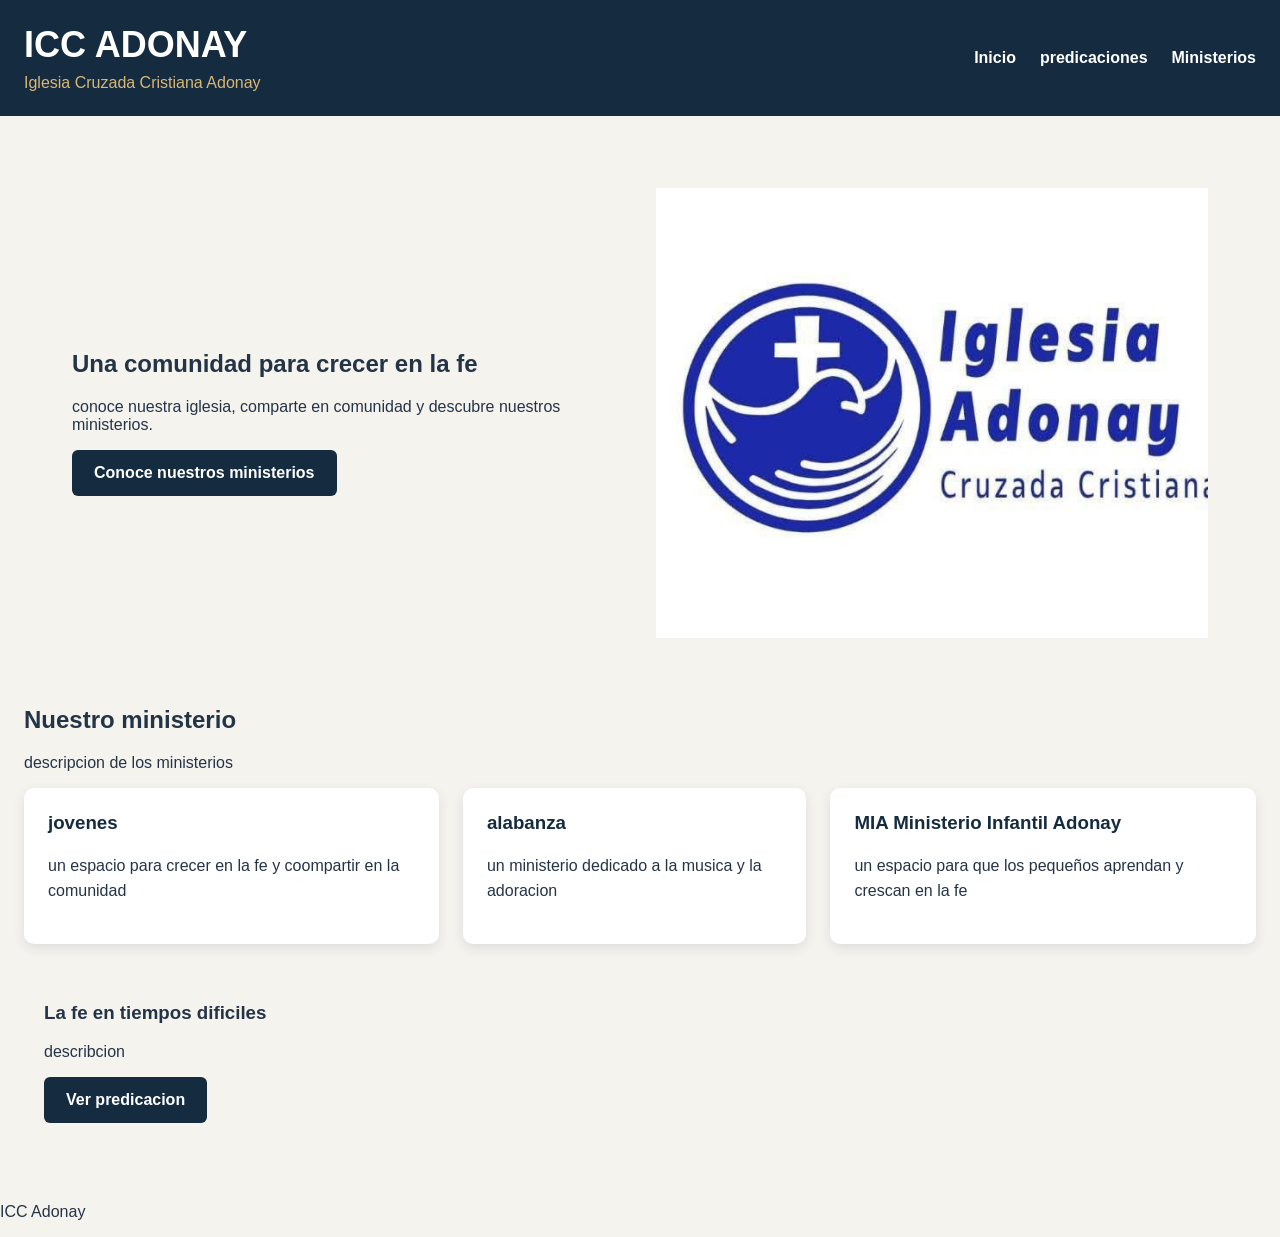
==== index.html @ dc5208f8 "Primer avance del sitio ICC Adonay" ====
<!DOCTYPE html>
<html lang="es">
<head>
  <meta charset="UTF-8">
  <meta name="viewport" content="width=device-width, initial-scale=1.0">
  <title> ICC ADONAY | Inicio </title>
  <link rel = "stylesheet" href="styles.css">
</head>
<body>
    <header class="cabecera">
        <div class="marca">
            <h1> ICC ADONAY  </h1>
            <p> Iglesia Cruzada Cristiana Adonay</p>
        </div>

        <nav class="navegacion">
            <ul>
                <li><a href="#inicio">Inicio</a></li>
                <li><a href="#predicaciones">predicaciones</a></li>
                <li><a href="#ministerios">Ministerios</a></li> 
            </ul>
        </nav>
    </header>    

    <main>
        <section class="portada">
            <div class="portada-contenido">
                <h2> Una comunidad para crecer en la fe</h2>
                <p> conoce nuestra iglesia, comparte en comunidad y descubre nuestros ministerios.</p>
                <a href="#ministerios" class="boton">Conoce nuestros ministerios</a>
            </div>

         <div class="portada-visual">
            <img src="img/WhatsApp Image 2026-10-15 at 12.41.24 AM.jpeg" alt="Imagen de portada">
         </div>
        </section>
        <section id="ministerios">
                <h2>Nuestro ministerio</h2>
                <p>descripcion de los ministerios </p>


                <div class="ministerios-lista">
                    <article class="tarjeta-ministerio">
                        <h3>jovenes</h3>
                        <p>un espacio para crecer en la fe y coompartir en la comunidad</p>
                    </article>
                    
                    <article class="tarjeta-ministerio">
                        <h3>alabanza</h3>
                        <p>un ministerio dedicado a la musica y la adoracion</p>
                    </article>

                    <article class="tarjeta-ministerio">
                        <h3>MIA Ministerio Infantil Adonay</h3>
                        <p>un espacio para que los pequeños aprendan y crescan en la fe</p>
                    </article>
                </div>

        </section>

        <section id="predicaciones">
            <div class="predicaciones-encabezado">
                <article class="tarjeta-predicacion">
            </div>
            <div class="predicaciones-lista">
                <h3>La fe en tiempos dificiles</h3>
                <p>describcion</p>
                <a href="#predicas" class="boton"> Ver predicacion</a>
            </article>
            </div>
        </section>
    </main>

    <footer>
        <p>ICC Adonay</p>
    </footer>

    <script src="app.js"></script>
</body>
</html>
---- styles.css ----
/*configuracion general*/
body{
    margin: 0;
    font-family: Arial, sans-serif;
    color: #243447;
    background-color: #f5f3ee;
} 
/*cabecera*/
.cabecera{
    background-color: #152b40;
    color: #ffffff;
    padding: 24px;
    display: flex;
    justify-content: space-between;
    align-items: center;
    gap: 24px;
}
/*titulo de la iglesia*/
.marca h1 {
    margin: 0;
    font-size: 36px;

}

/*mensaje de bienvenida*/
.marca p{
    margin:8px 0 0;
    color : #d9b875;
}
/*menu*/
.navegacion ul{
    display: flex;
    gap: 24px;
    list-style: none;
    margin: 0;
    padding: 0;
}
.navegacion a{
    color: #ffffff;
    text-decoration: none;
    font-weight: bold;
}

main{
    padding: 24px;
}
/*adaptacion a pantallas pequeñas*/
@media (max-width: 650px) {
    .cabecera {
        flex-direction: column;
        align-items: flex-start;
    }

    .navegacion ul {
        flex-wrap: wrap;
        gap: 16px;
    }
}
.portada{
    display: flex;
    align-items: center;
    gap: 32px;
    padding: 48px;
}
.portada-contenido{
    flex: 1;
    min-width: 0;

}
.portada-visual{
    flex: 1;
    min-width: 0;
}
.portada-visual img{
    display: block;
    width: 100%;
    height: 450px;
    object-fit: cover;
    
}
.boton{
    display: inline-block;
    background-color: #152b40;
    color: #ffffff;
    padding: 14px 22px;
    border-radius: 6px;
    text-decoration: none;
    font-weight: bold;
    transition: background-color 0.3s ease;
}

.boton:hover{
    background-color: #d9b875;
    color: #152b40;
}

.ministerios-lista{
    display: flex;
    gap: 24px;
}
.tarjeta-ministerio{
    background-color: #ffffff;
    padding: 24px;
    border-radius: 10px;
    box-shadow: 0 4px 12px rgba(21, 43, 64, 0.10);
    transition: 0.3s;
}

.tarjeta-ministerio h3{
    color: #152b40;
    margin-top: 0;
}

.tarjeta-ministerio p {
    color: #243447;
    line-height: 1.6;
}
.tarjeta-ministerio:hover{
    background-color: #d9b875;
    transform: translateY(-10px);


}

#predicaciones {
    gap: 24px;
    padding: 40px 20px;
}
.predicaciones-encabezado{
    text-align: center;
    max-width: 700px;
    margin: auto;
}
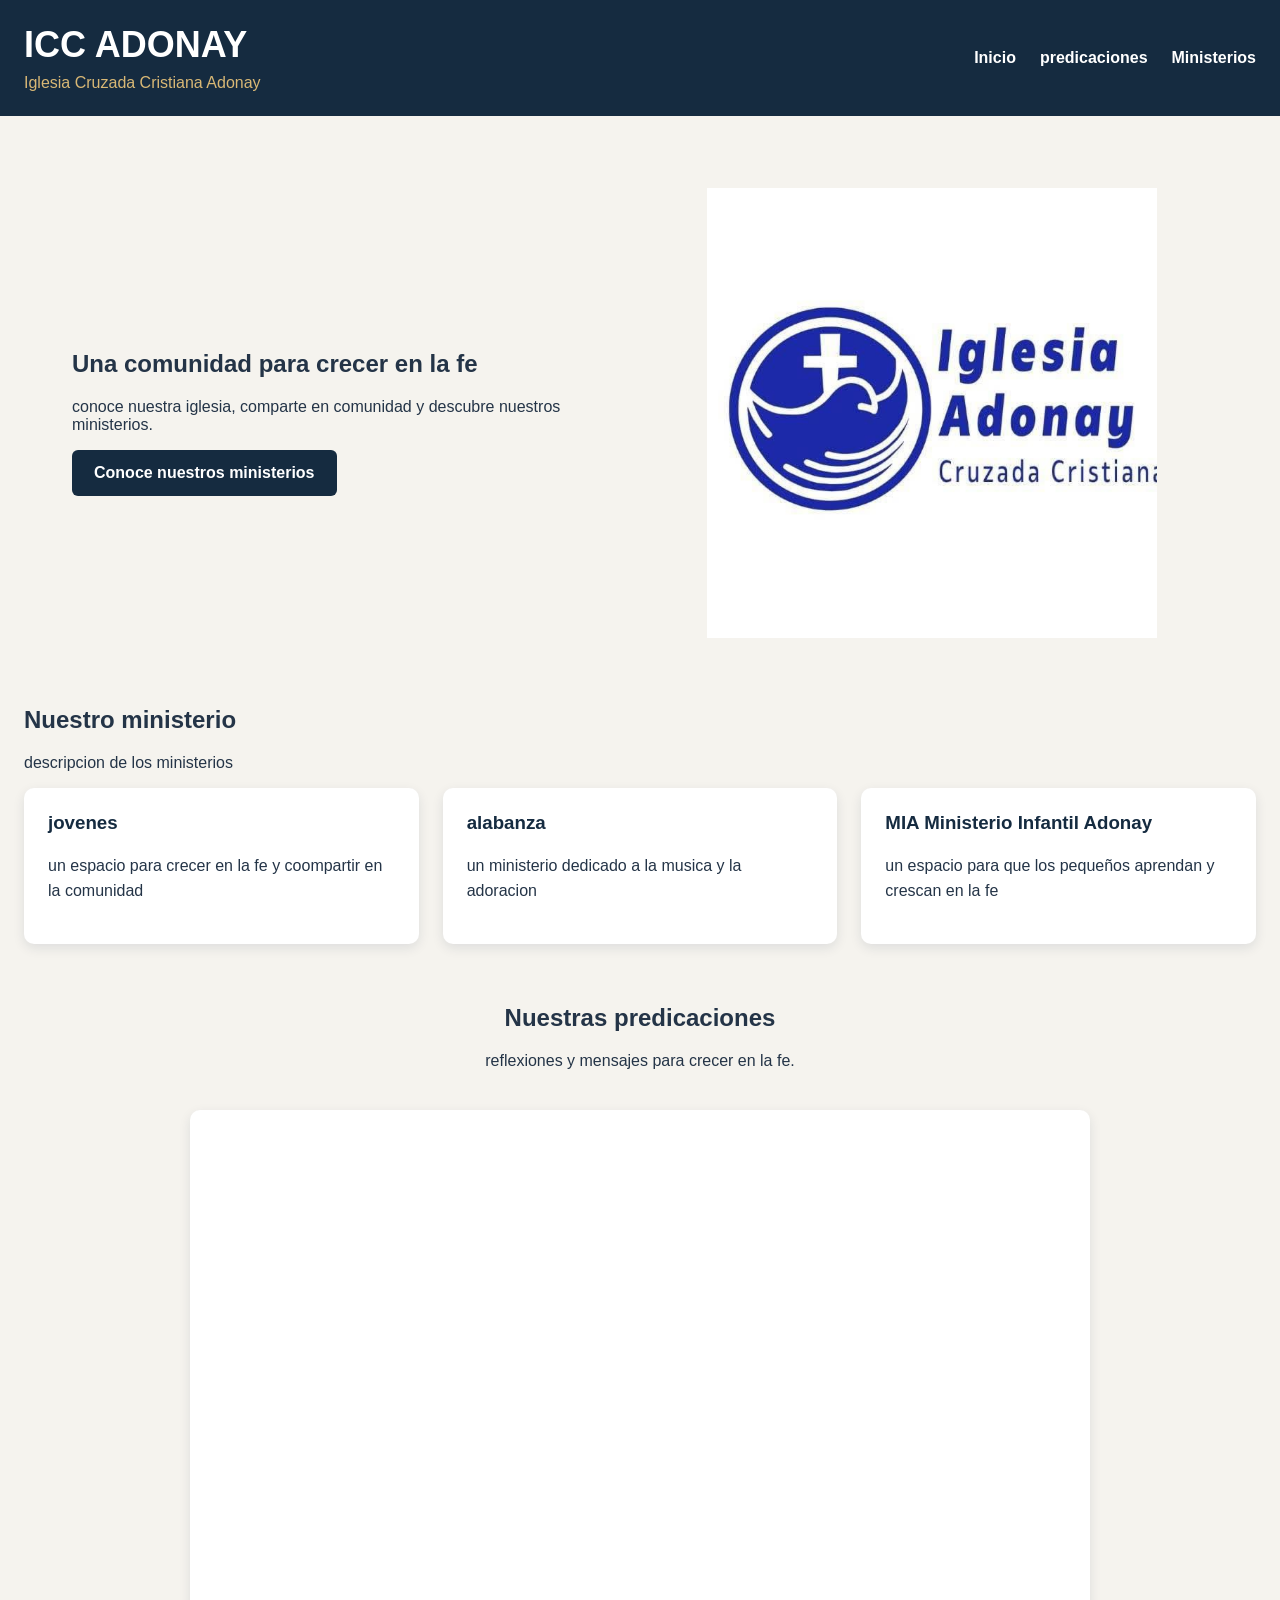
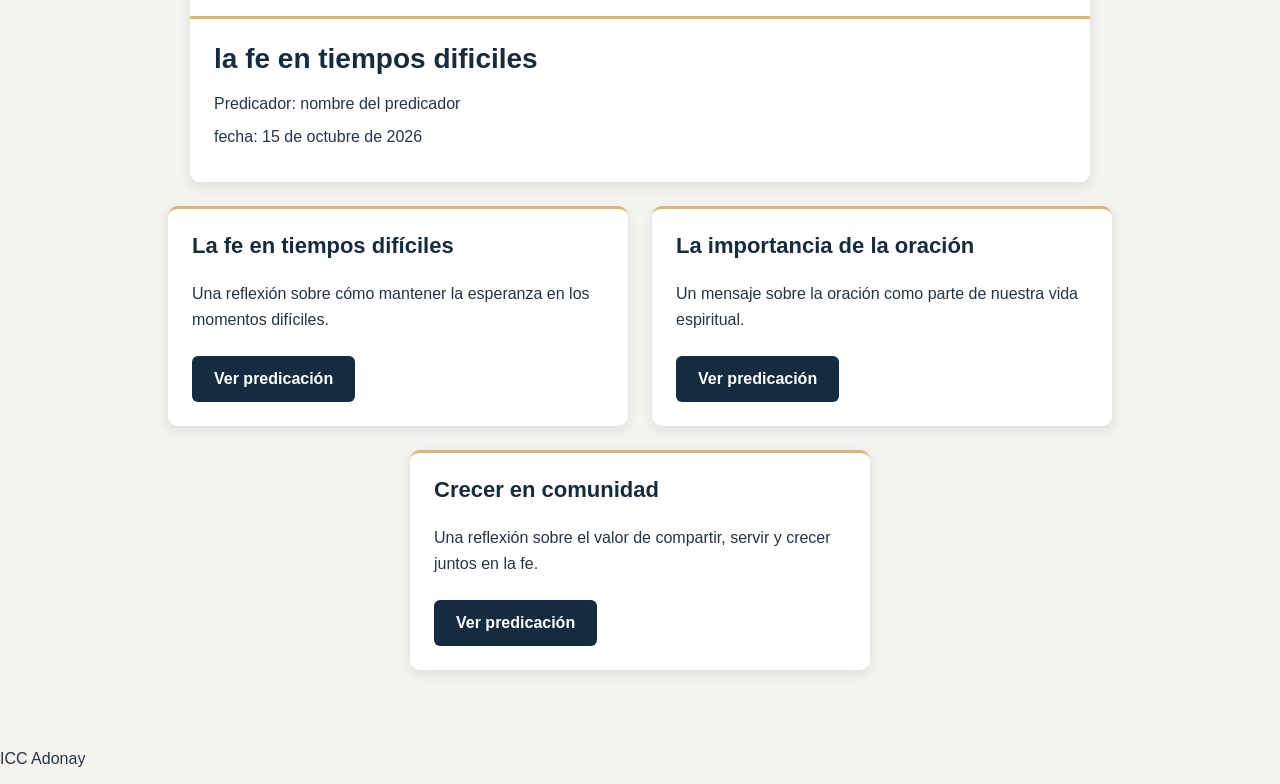
==== commit 82d1270e: "complete la seccion predicaciones" ====
--- a/index.html
+++ b/index.html
@@ -1,6 +1,7 @@
 <!DOCTYPE html>
 <html lang="es">
 <head>
+  <meta name="referrer" content="strict-origin-when-cross-origin">  
   <meta charset="UTF-8">
   <meta name="viewport" content="width=device-width, initial-scale=1.0">
   <title> ICC ADONAY | Inicio </title>
@@ -23,7 +24,7 @@
     </header>    
 
     <main>
-        <section class="portada">
+        <section id="inicio" class="portada">
             <div class="portada-contenido">
                 <h2> Una comunidad para crecer en la fe</h2>
                 <p> conoce nuestra iglesia, comparte en comunidad y descubre nuestros ministerios.</p>
@@ -60,13 +61,63 @@
 
         <section id="predicaciones">
             <div class="predicaciones-encabezado">
+                <h2>Nuestras predicaciones</h2>
+                <p>reflexiones y mensajes para crecer en la fe.</p>
+            </div>
+            <div class="predicacion-destacada">
+                <div class="predicacion-video">
+                    <iframe
+                     src="https://www.youtube.com/embed/YQB2InR-kVA"
+                     title="administracion del cielo"
+                     referrerpolicy="strict-origin-when-cross-origin"
+                     allowfullscreen>
+                </iframe>
+            </div>
+
+
+        <div class="predicacion-info">
+             <h3>la fe en tiempos dificiles</h3>
+             <p>Predicador: nombre del predicador</p>
+             <p>fecha: 15 de octubre de 2026</p>
+            </div>
+            </div>
+                    <div class="predicaciones-lista">
+
                 <article class="tarjeta-predicacion">
-            </div>
-            <div class="predicaciones-lista">
-                <h3>La fe en tiempos dificiles</h3>
-                <p>describcion</p>
-                <a href="#predicas" class="boton"> Ver predicacion</a>
-            </article>
+                    <h3>La fe en tiempos difíciles</h3>
+                    <p>Una reflexión sobre cómo mantener la esperanza en los momentos difíciles.</p>
+                    <a href="https://www.youtube.com/watch?v=YQB2InR-kVA"
+                       class="boton"
+                       target="_blank"
+                       rel="noopener noreferrer">
+                        Ver predicación
+                    </a>
+                </article>
+
+                <article class="tarjeta-predicacion">
+                    <h3>La importancia de la oración</h3>
+                    <p>Un mensaje sobre la oración como parte de nuestra vida espiritual.</p>
+                    <a
+                        href="https://www.youtube.com/watch?v=ckBswqfTEiE"
+                        class="boton"
+                        target="_blank"
+                        rel="noopener noreferrer">
+                        Ver predicación
+                    </a>
+                </article>
+
+                <article class="tarjeta-predicacion">
+                    <h3>Crecer en comunidad</h3>
+                    <p>Una reflexión sobre el valor de compartir, servir y crecer juntos en la fe.</p>
+                    <a
+                        href="https://www.youtube.com/watch?v=uUCQU8CcVUM"
+                        class="boton"
+                        target="_blank"
+                        rel="noopener noreferrer">
+                        Ver predicación
+                    </a>
+                </article>
+
             </div>
         </section>
     </main>
--- a/styles.css
+++ b/styles.css
@@ -75,7 +75,7 @@
     display: block;
     width: 100%;
     height: 450px;
-    object-fit: cover;
+    object-fit: contain;
     
 }
 .boton{
@@ -92,11 +92,15 @@
 .boton:hover{
     background-color: #d9b875;
     color: #152b40;
+    flex-wrap: wrap;
+
 }
 
 .ministerios-lista{
     display: flex;
     gap: 24px;
+    flex-wrap: wrap;
+    align-items: stretch;
 }
 .tarjeta-ministerio{
     background-color: #ffffff;
@@ -104,6 +108,7 @@
     border-radius: 10px;
     box-shadow: 0 4px 12px rgba(21, 43, 64, 0.10);
     transition: 0.3s;
+    flex: 1 1 220px;
 }
 
 .tarjeta-ministerio h3{
@@ -123,6 +128,8 @@
 }
 
 #predicaciones {
+    display: flex;
+    flex-direction: column;
     gap: 24px;
     padding: 40px 20px;
 }
@@ -131,3 +138,79 @@
     max-width: 700px;
     margin: auto;
 }
+
+.predicaciones-lista{
+    display: flex;
+    justify-content: center;
+    flex-wrap: wrap;
+    gap: 24px;
+}
+.tarjeta-predicacion{
+    background-color: #ffffff;
+    padding: 24px;
+    border-radius: 10px;
+    box-shadow: 0 4px 12px rgba(21, 43, 64, 0.10);
+    width: 100%;
+    max-width: 460px;
+    box-sizing: border-box;
+    border-top: 3px solid #d9b875;
+    transition: transform 0.3s ease, box-shadow 0.3s ease;
+}
+.tarjeta-predicacion:hover{
+    transform: translateY(-8px);
+    box-shadow: 0 8px 20px rgba(21, 43, 64, 0.14);
+}
+.tarjeta-predicacion h3 {
+    color: #152b40;
+    margin-top: 0;
+    font-size: 22px;
+}
+
+.tarjeta-predicacion p{
+    color: #243447;
+    line-height: 1.6;
+}
+
+.tarjeta-predicacion .boton{
+    margin-top: 8px;
+}
+
+.predicacion-video{
+    width: 100%;
+    aspect-ratio: 16/9;
+}
+
+.predicacion-video iframe {
+    width: 100%;
+    height: 100%;
+    border: none;
+    display: block;
+}
+.predicacion-info{
+    background-color: #ffffff;
+    padding: 24px;
+    border-radius: 0 0 10px 10px;
+    border-top: 3px solid #d9b875;
+}
+
+.predicacion-info h3 {
+    color: #152b40;
+    font-size: 28px;
+    margin: 0 0 16px;
+}
+
+.predicacion-info p {
+    color: #243447;
+    line-height: 1.6;
+    margin: 8px 0;
+}
+
+.predicacion-destacada {
+    width: 100%;
+    max-width: 900px;
+    margin: 0 auto;
+    background-color: #ffffff;
+    border-radius: 10px;
+    overflow: hidden;
+    box-shadow: 0 4px 12px rgba(21, 43, 64, 0.10);
+}
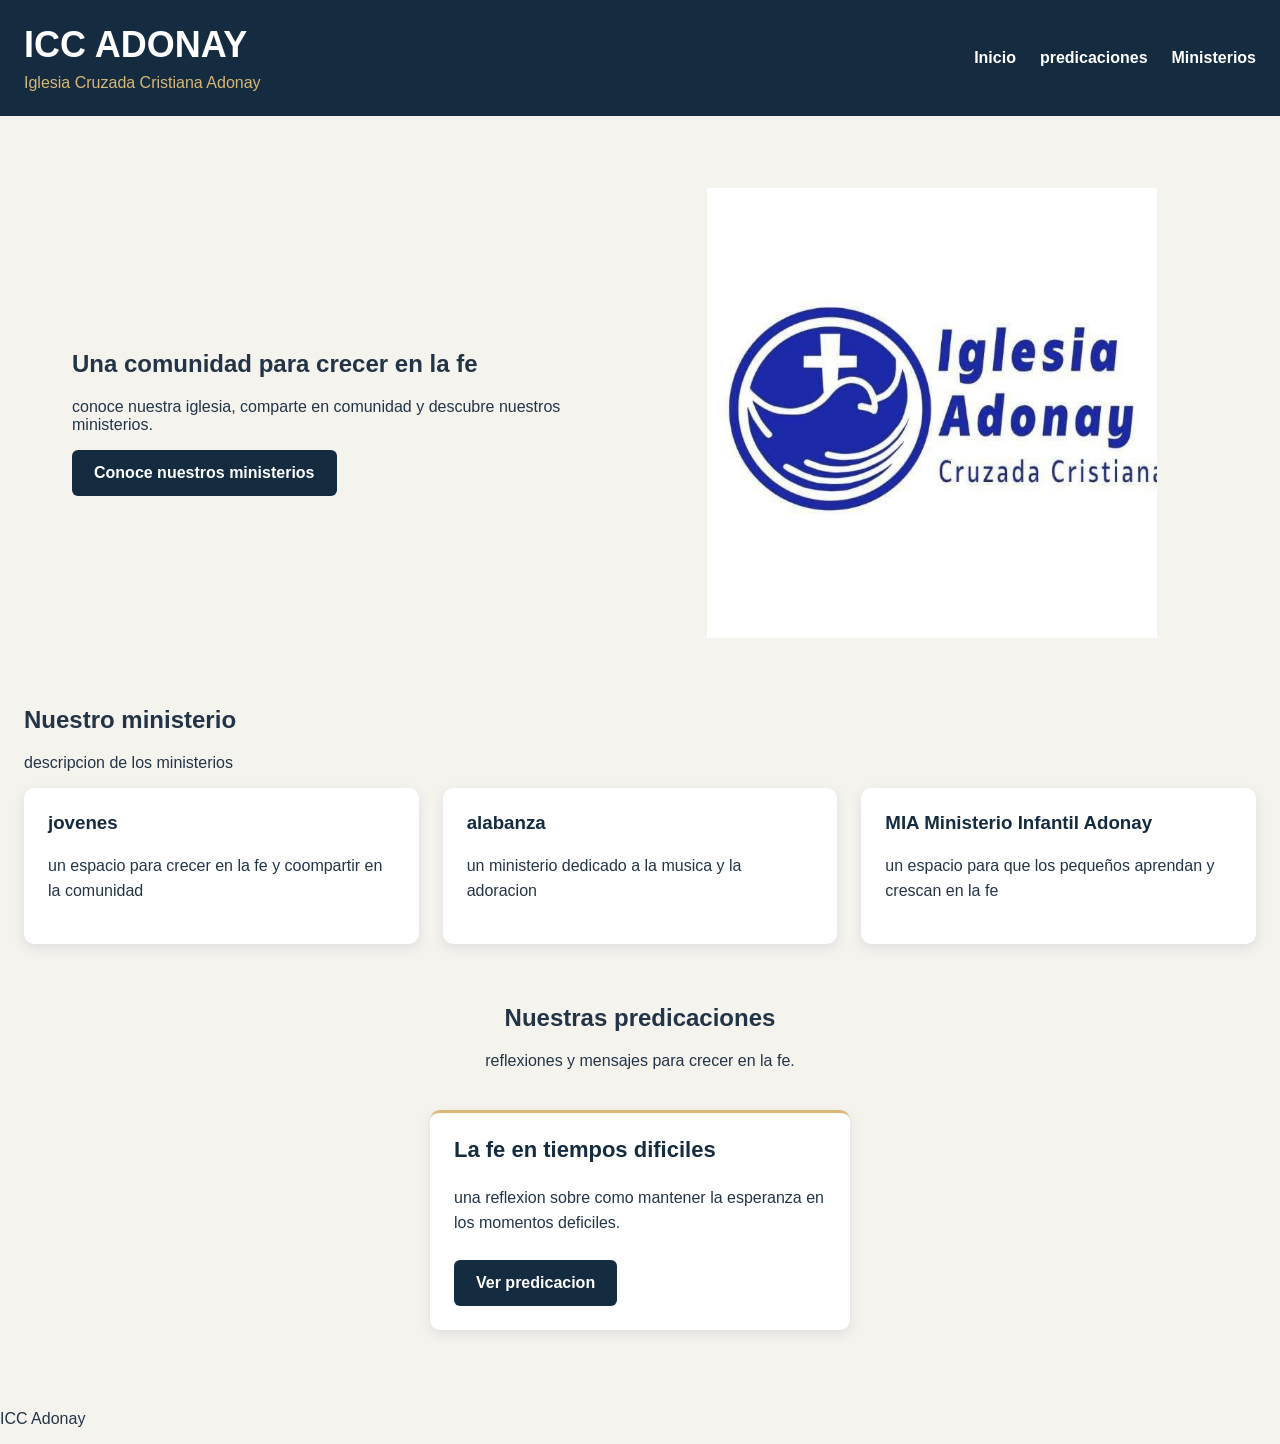
==== commit 28280a37: "Mejora el diseño de portada y ministerios" ====
--- a/index.html
+++ b/index.html
@@ -1,7 +1,6 @@
 <!DOCTYPE html>
 <html lang="es">
 <head>
-  <meta name="referrer" content="strict-origin-when-cross-origin">  
   <meta charset="UTF-8">
   <meta name="viewport" content="width=device-width, initial-scale=1.0">
   <title> ICC ADONAY | Inicio </title>
@@ -24,7 +23,7 @@
     </header>    
 
     <main>
-        <section id="inicio" class="portada">
+        <section class="portada">
             <div class="portada-contenido">
                 <h2> Una comunidad para crecer en la fe</h2>
                 <p> conoce nuestra iglesia, comparte en comunidad y descubre nuestros ministerios.</p>
@@ -64,60 +63,12 @@
                 <h2>Nuestras predicaciones</h2>
                 <p>reflexiones y mensajes para crecer en la fe.</p>
             </div>
-            <div class="predicacion-destacada">
-                <div class="predicacion-video">
-                    <iframe
-                     src="https://www.youtube.com/embed/YQB2InR-kVA"
-                     title="administracion del cielo"
-                     referrerpolicy="strict-origin-when-cross-origin"
-                     allowfullscreen>
-                </iframe>
-            </div>
-
-
-        <div class="predicacion-info">
-             <h3>la fe en tiempos dificiles</h3>
-             <p>Predicador: nombre del predicador</p>
-             <p>fecha: 15 de octubre de 2026</p>
-            </div>
-            </div>
-                    <div class="predicaciones-lista">
-
+            <div class="predicaciones-lista">
                 <article class="tarjeta-predicacion">
-                    <h3>La fe en tiempos difíciles</h3>
-                    <p>Una reflexión sobre cómo mantener la esperanza en los momentos difíciles.</p>
-                    <a href="https://www.youtube.com/watch?v=YQB2InR-kVA"
-                       class="boton"
-                       target="_blank"
-                       rel="noopener noreferrer">
-                        Ver predicación
-                    </a>
-                </article>
-
-                <article class="tarjeta-predicacion">
-                    <h3>La importancia de la oración</h3>
-                    <p>Un mensaje sobre la oración como parte de nuestra vida espiritual.</p>
-                    <a
-                        href="https://www.youtube.com/watch?v=ckBswqfTEiE"
-                        class="boton"
-                        target="_blank"
-                        rel="noopener noreferrer">
-                        Ver predicación
-                    </a>
-                </article>
-
-                <article class="tarjeta-predicacion">
-                    <h3>Crecer en comunidad</h3>
-                    <p>Una reflexión sobre el valor de compartir, servir y crecer juntos en la fe.</p>
-                    <a
-                        href="https://www.youtube.com/watch?v=uUCQU8CcVUM"
-                        class="boton"
-                        target="_blank"
-                        rel="noopener noreferrer">
-                        Ver predicación
-                    </a>
-                </article>
-
+                <h3>La fe en tiempos dificiles</h3>
+                <p>una reflexion sobre como mantener la esperanza en los momentos deficiles.</p>
+                <a href="#predicas" class="boton"> Ver predicacion</a>
+            </article>
             </div>
         </section>
     </main>
--- a/styles.css
+++ b/styles.css
@@ -99,8 +99,6 @@
 .ministerios-lista{
     display: flex;
     gap: 24px;
-    flex-wrap: wrap;
-    align-items: stretch;
 }
 .tarjeta-ministerio{
     background-color: #ffffff;
@@ -142,8 +140,6 @@
 .predicaciones-lista{
     display: flex;
     justify-content: center;
-    flex-wrap: wrap;
-    gap: 24px;
 }
 .tarjeta-predicacion{
     background-color: #ffffff;
@@ -151,7 +147,7 @@
     border-radius: 10px;
     box-shadow: 0 4px 12px rgba(21, 43, 64, 0.10);
     width: 100%;
-    max-width: 460px;
+    max-width: 420px;
     box-sizing: border-box;
     border-top: 3px solid #d9b875;
     transition: transform 0.3s ease, box-shadow 0.3s ease;
@@ -175,42 +171,3 @@
     margin-top: 8px;
 }
 
-.predicacion-video{
-    width: 100%;
-    aspect-ratio: 16/9;
-}
-
-.predicacion-video iframe {
-    width: 100%;
-    height: 100%;
-    border: none;
-    display: block;
-}
-.predicacion-info{
-    background-color: #ffffff;
-    padding: 24px;
-    border-radius: 0 0 10px 10px;
-    border-top: 3px solid #d9b875;
-}
-
-.predicacion-info h3 {
-    color: #152b40;
-    font-size: 28px;
-    margin: 0 0 16px;
-}
-
-.predicacion-info p {
-    color: #243447;
-    line-height: 1.6;
-    margin: 8px 0;
-}
-
-.predicacion-destacada {
-    width: 100%;
-    max-width: 900px;
-    margin: 0 auto;
-    background-color: #ffffff;
-    border-radius: 10px;
-    overflow: hidden;
-    box-shadow: 0 4px 12px rgba(21, 43, 64, 0.10);
-}
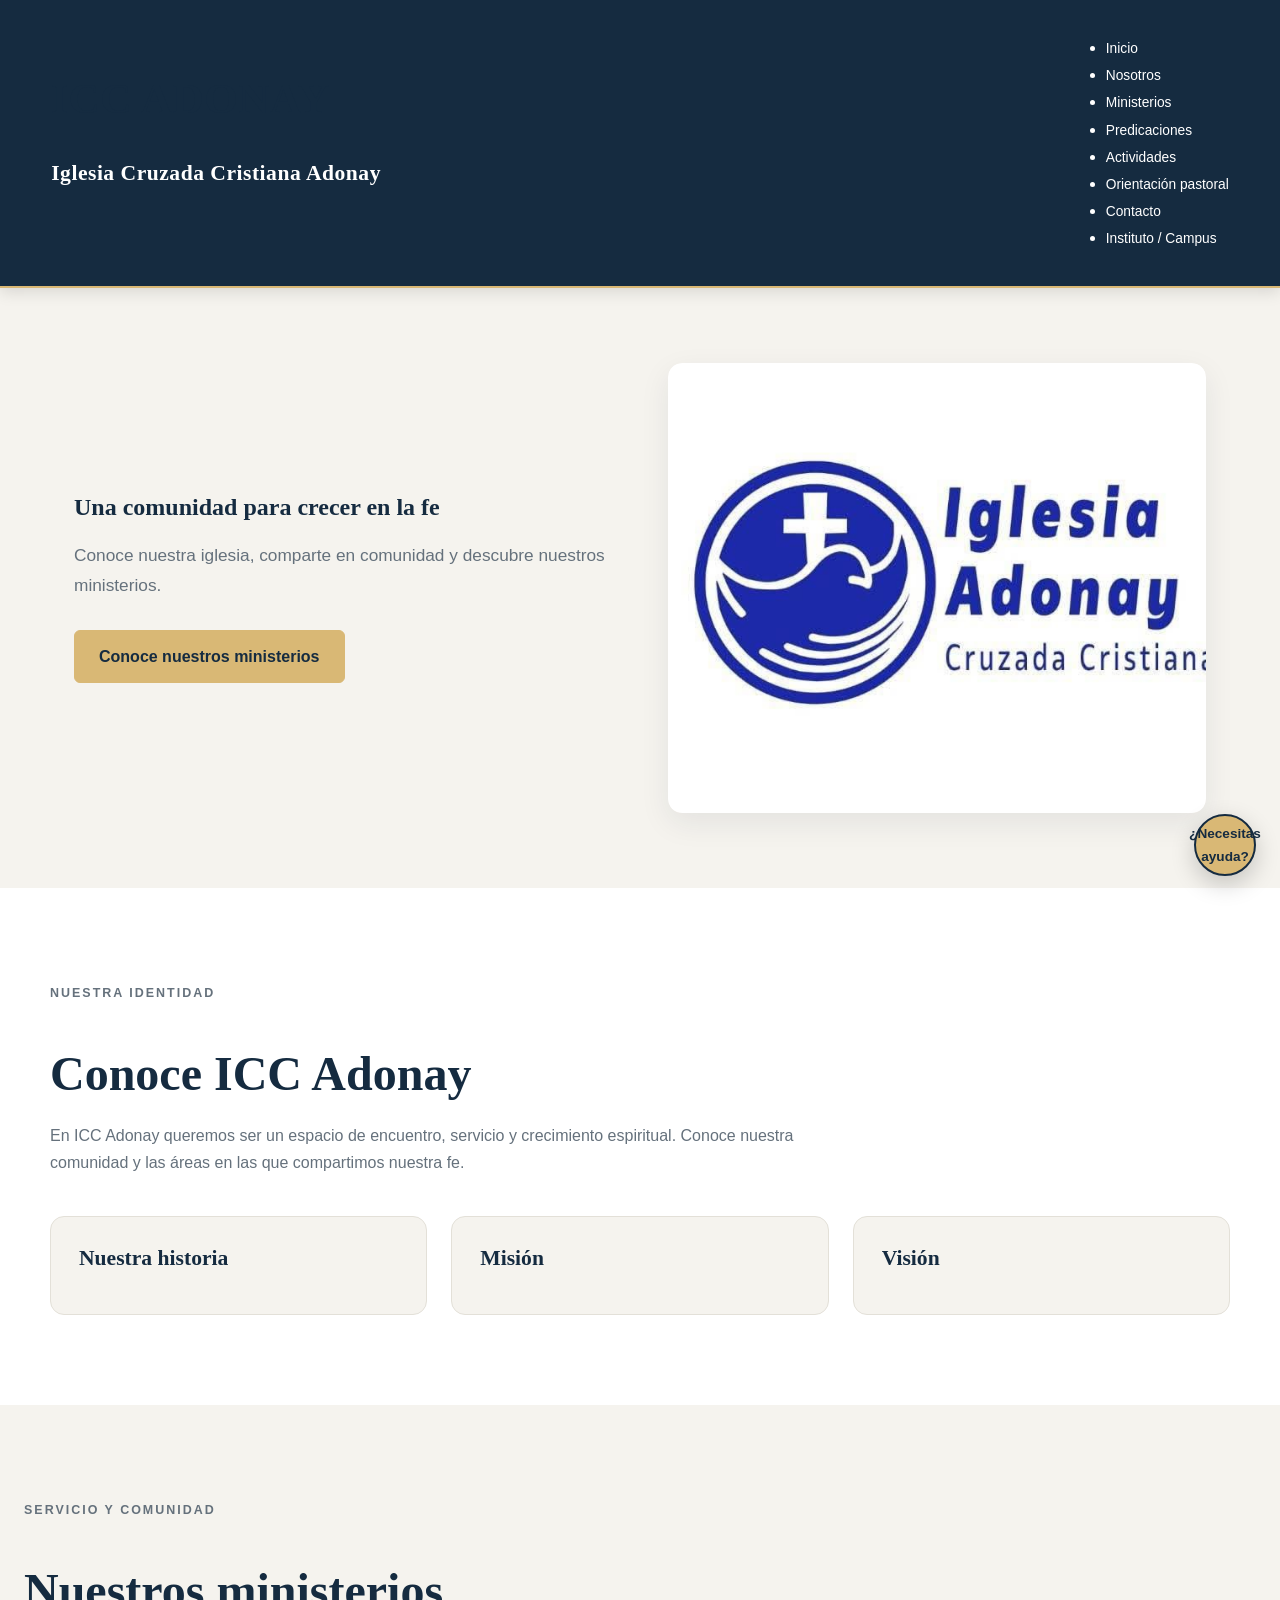
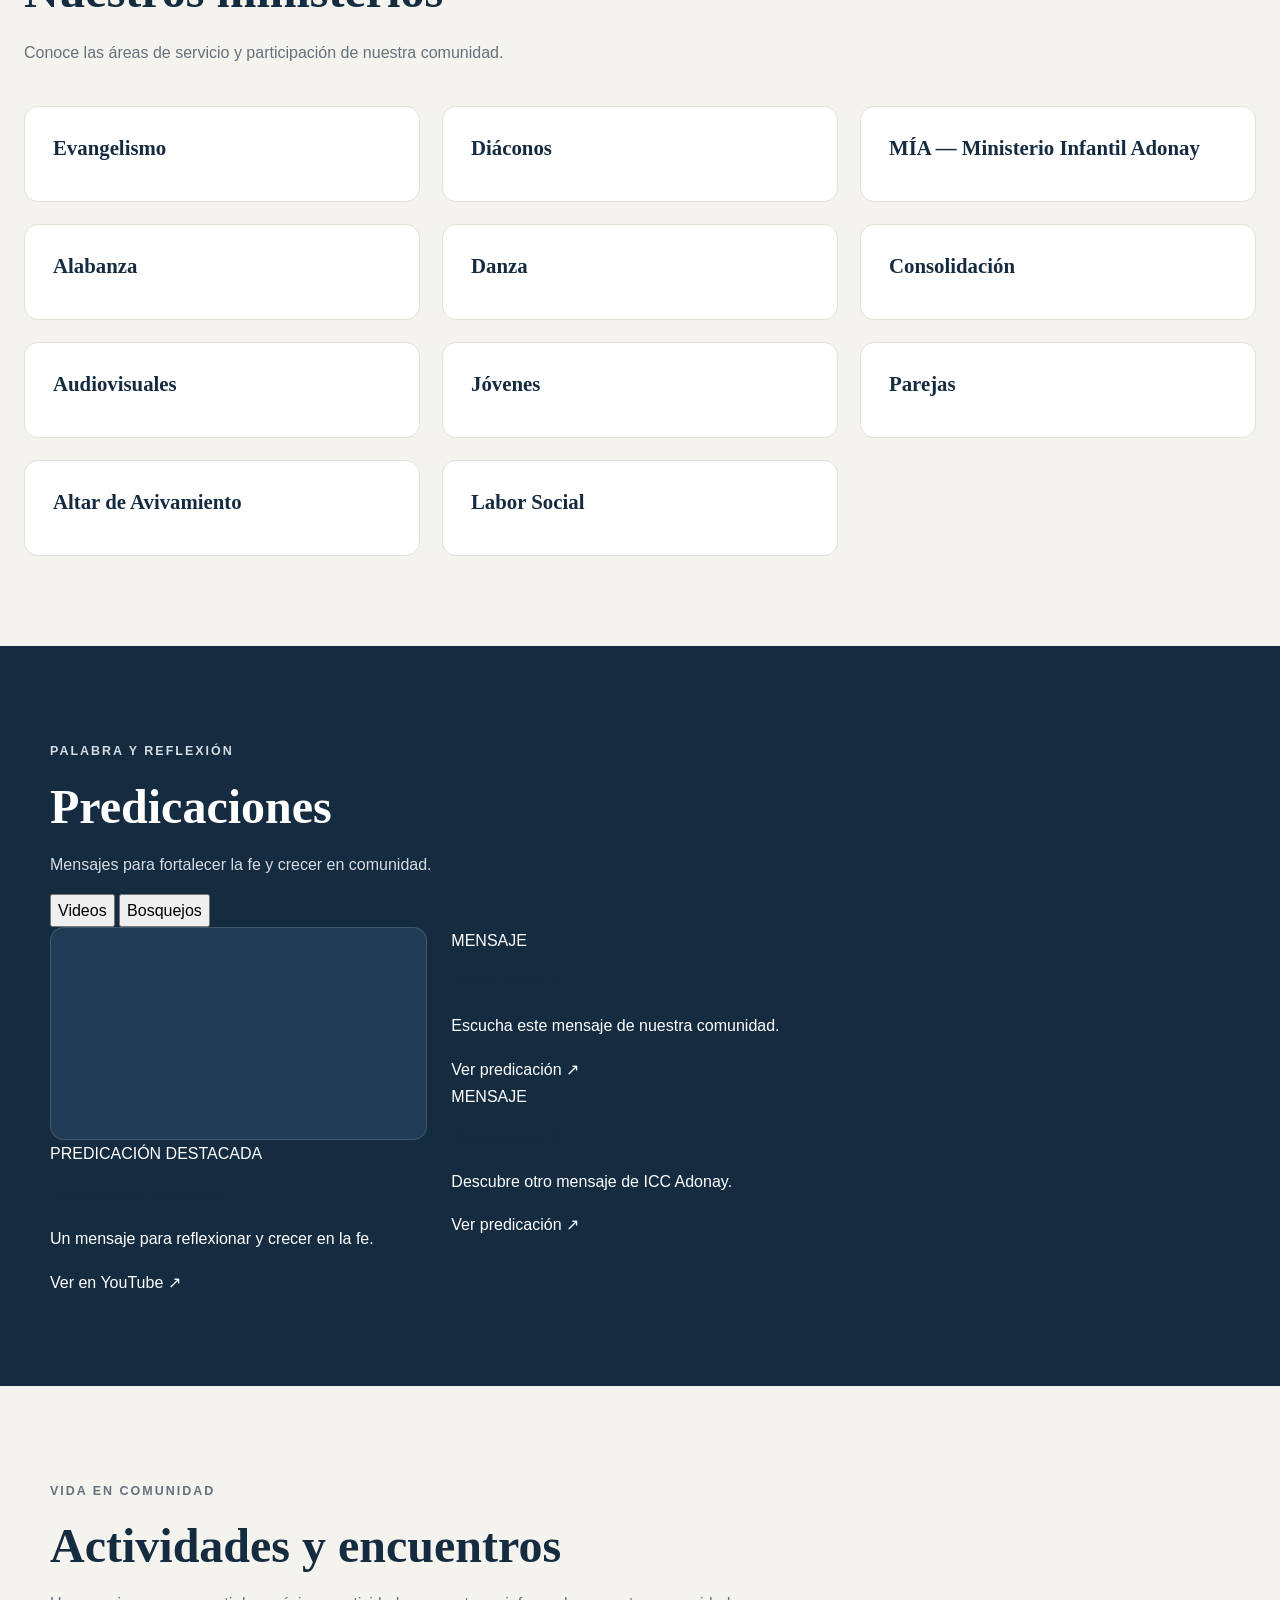
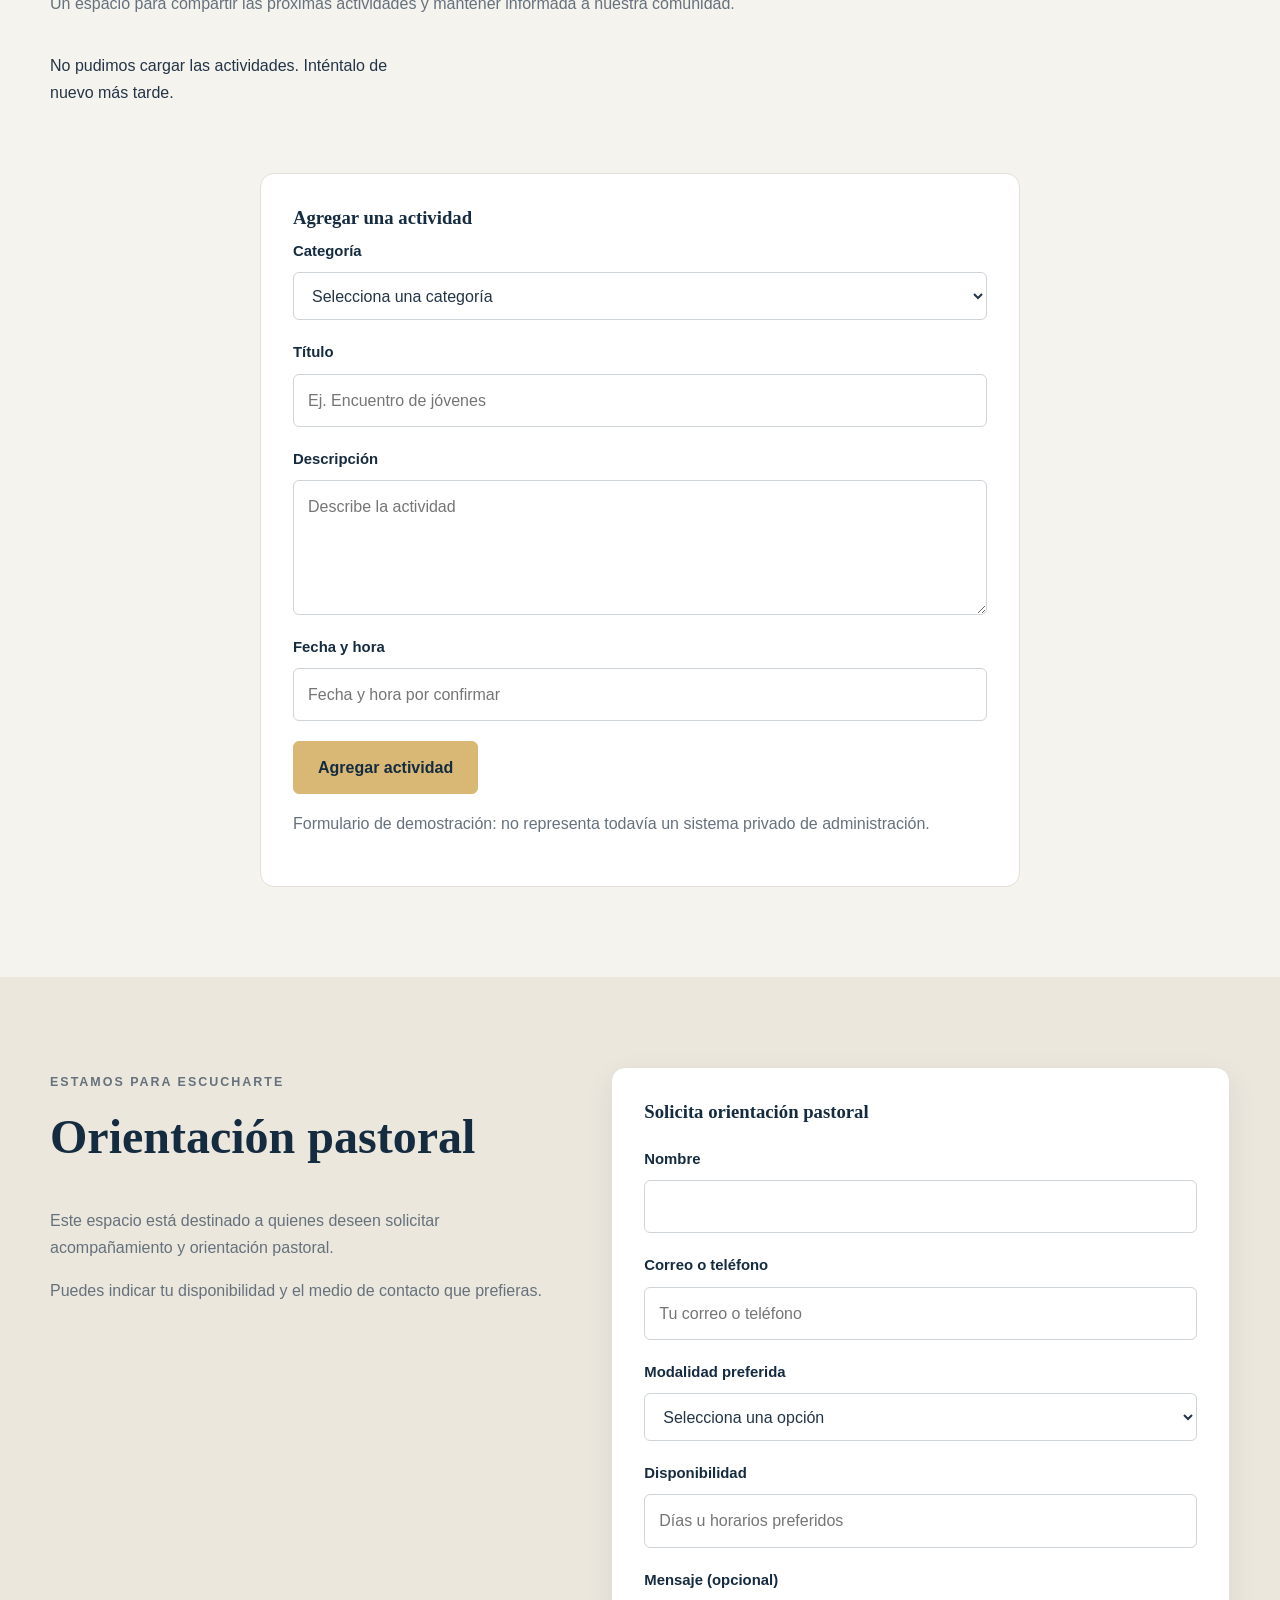
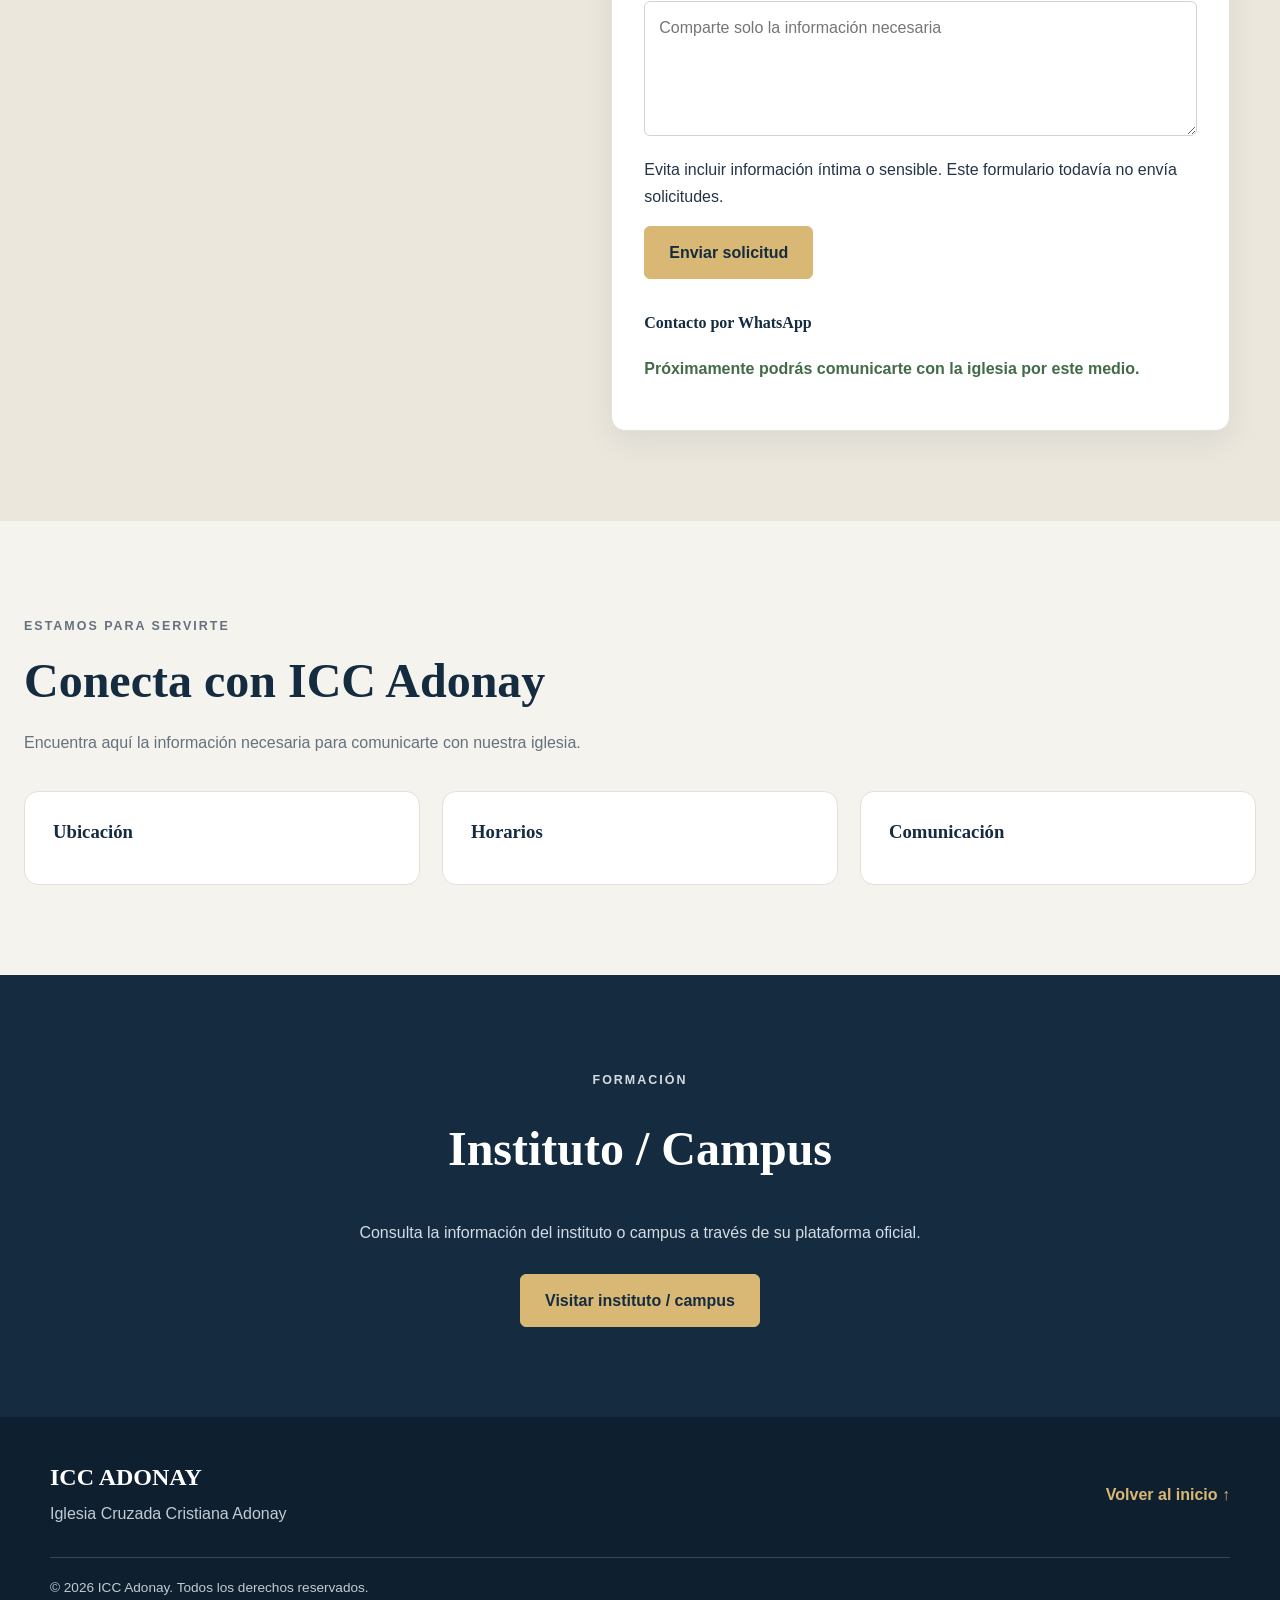
==== commit 894852da: "actualizacion" ====
--- a/index.html
+++ b/index.html
@@ -1,82 +1,834 @@
+
 <!DOCTYPE html>
 <html lang="es">
+
 <head>
-  <meta charset="UTF-8">
-  <meta name="viewport" content="width=device-width, initial-scale=1.0">
-  <title> ICC ADONAY | Inicio </title>
-  <link rel = "stylesheet" href="styles.css">
+    <meta charset="UTF-8">
+    <meta name="viewport" content="width=device-width, initial-scale=1.0">
+    <meta name="referrer" content="strict-origin-when-cross-origin">
+
+    <meta
+        name="description"
+        content="Conoce ICC Adonay, sus ministerios, predicaciones y actividades.">
+
+    <title>ICC Adonay | Inicio</title>
+
+    <link rel="stylesheet" href="styles.css">
 </head>
+
 <body>
+
+    <!-- =========================================
+         1. CABECERA Y NAVEGACIÓN
+    ========================================== -->
     <header class="cabecera">
+
         <div class="marca">
-            <h1> ICC ADONAY  </h1>
-            <p> Iglesia Cruzada Cristiana Adonay</p>
+            <h1>ICC ADONAY</h1>
+            <p>Iglesia Cruzada Cristiana Adonay</p>
         </div>
 
-        <nav class="navegacion">
+        <nav class="navegacion" aria-label="Navegación principal">
             <ul>
                 <li><a href="#inicio">Inicio</a></li>
-                <li><a href="#predicaciones">predicaciones</a></li>
-                <li><a href="#ministerios">Ministerios</a></li> 
+                <li><a href="#nosotros">Nosotros</a></li>
+                <li><a href="#ministerios">Ministerios</a></li>
+                <li><a href="#predicaciones">Predicaciones</a></li>
+                <li><a href="#actividades">Actividades</a></li>
+                <li><a href="#orientacion">Orientación pastoral</a></li>
+                <li><a href="#contacto">Contacto</a></li>
+                <li><a href="#instituto">Instituto / Campus</a></li>
             </ul>
         </nav>
-    </header>    
+
+    </header>
+
 
     <main>
-        <section class="portada">
+
+        <!-- =====================================
+             2. INICIO
+        ====================================== -->
+        <section id="inicio" class="portada">
+
             <div class="portada-contenido">
-                <h2> Una comunidad para crecer en la fe</h2>
-                <p> conoce nuestra iglesia, comparte en comunidad y descubre nuestros ministerios.</p>
-                <a href="#ministerios" class="boton">Conoce nuestros ministerios</a>
-            </div>
-
-         <div class="portada-visual">
-            <img src="img/WhatsApp Image 2026-10-15 at 12.41.24 AM.jpeg" alt="Imagen de portada">
-         </div>
+
+                <h2>Una comunidad para crecer en la fe</h2>
+
+                <p>
+                    Conoce nuestra iglesia, comparte en comunidad
+                    y descubre nuestros ministerios.
+                </p>
+
+                <a href="#ministerios" class="boton">
+                    Conoce nuestros ministerios
+                </a>
+
+            </div>
+
+            <div class="portada-visual">
+
+                <img
+                    src="img/WhatsApp Image 2026-10-15 at 12.41.24 AM.jpeg"
+                    alt="Imagen de portada de ICC Adonay">
+
+            </div>
+
         </section>
-        <section id="ministerios">
-                <h2>Nuestro ministerio</h2>
-                <p>descripcion de los ministerios </p>
-
-
-                <div class="ministerios-lista">
-                    <article class="tarjeta-ministerio">
-                        <h3>jovenes</h3>
-                        <p>un espacio para crecer en la fe y coompartir en la comunidad</p>
+
+
+        <!-- =====================================
+             3. NOSOTROS
+        ====================================== -->
+        <section id="nosotros" class="seccion-nosotros">
+
+            <div class="nosotros-contenido">
+
+                <p class="etiqueta-seccion">NUESTRA IDENTIDAD</p>
+
+                <h2>Conoce ICC Adonay</h2>
+
+                <p>
+                    En ICC Adonay queremos ser un espacio de encuentro,
+                    servicio y crecimiento espiritual. Conoce nuestra
+                    comunidad y las áreas en las que compartimos nuestra fe.
+                </p>
+
+                <div class="nosotros-detalles">
+
+                    <article>
+                        <h3>Nuestra historia</h3>
+                        <p>
+                            <!-- Agregar la historia oficial de la iglesia. -->
+                        </p>
                     </article>
-                    
-                    <article class="tarjeta-ministerio">
-                        <h3>alabanza</h3>
-                        <p>un ministerio dedicado a la musica y la adoracion</p>
+
+                    <article>
+                        <h3>Misión</h3>
+                        <p>
+                            <!-- Agregar la misión oficial de la iglesia. -->
+                        </p>
                     </article>
 
-                    <article class="tarjeta-ministerio">
-                        <h3>MIA Ministerio Infantil Adonay</h3>
-                        <p>un espacio para que los pequeños aprendan y crescan en la fe</p>
+                    <article>
+                        <h3>Visión</h3>
+                        <p>
+                            <!-- Agregar la visión oficial de la iglesia. -->
+                        </p>
                     </article>
+
                 </div>
 
+            </div>
+
         </section>
 
-        <section id="predicaciones">
-            <div class="predicaciones-encabezado">
-                <h2>Nuestras predicaciones</h2>
-                <p>reflexiones y mensajes para crecer en la fe.</p>
-            </div>
-            <div class="predicaciones-lista">
-                <article class="tarjeta-predicacion">
-                <h3>La fe en tiempos dificiles</h3>
-                <p>una reflexion sobre como mantener la esperanza en los momentos deficiles.</p>
-                <a href="#predicas" class="boton"> Ver predicacion</a>
-            </article>
-            </div>
+
+        <!-- =====================================
+             4. MINISTERIOS
+        ====================================== -->
+        <section id="ministerios" class="seccion-ministerios">
+
+            <p class="etiqueta-seccion">SERVICIO Y COMUNIDAD</p>
+
+            <h2>Nuestros ministerios</h2>
+
+            <p>
+                Conoce las áreas de servicio y participación
+                de nuestra comunidad.
+            </p>
+
+            <div class="ministerios-lista">
+
+                <article class="tarjeta-ministerio">
+                    <h3>Evangelismo</h3>
+                    <p><!-- Agregar descripción oficial. --></p>
+                </article>
+
+                <article class="tarjeta-ministerio">
+                    <h3>Diáconos</h3>
+                    <p><!-- Agregar descripción oficial. --></p>
+                </article>
+
+                <article class="tarjeta-ministerio">
+                    <h3>MÍA — Ministerio Infantil Adonay</h3>
+                    <p><!-- Agregar descripción oficial. --></p>
+                </article>
+
+                <article class="tarjeta-ministerio">
+                    <h3>Alabanza</h3>
+                    <p><!-- Agregar descripción oficial. --></p>
+                </article>
+
+                <article class="tarjeta-ministerio">
+                    <h3>Danza</h3>
+                    <p><!-- Agregar descripción oficial. --></p>
+                </article>
+
+                <article class="tarjeta-ministerio">
+                    <h3>Consolidación</h3>
+                    <p><!-- Agregar descripción oficial. --></p>
+                </article>
+
+                <article class="tarjeta-ministerio">
+                    <h3>Audiovisuales</h3>
+                    <p><!-- Agregar descripción oficial. --></p>
+                </article>
+
+                <article class="tarjeta-ministerio">
+                    <h3>Jóvenes</h3>
+                    <p><!-- Agregar descripción oficial. --></p>
+                </article>
+
+                <article class="tarjeta-ministerio">
+                    <h3>Parejas</h3>
+                    <p><!-- Agregar descripción oficial. --></p>
+                </article>
+
+                <article class="tarjeta-ministerio">
+                    <h3>Altar de Avivamiento</h3>
+                    <p><!-- Agregar descripción oficial. --></p>
+                </article>
+
+                <article class="tarjeta-ministerio">
+                    <h3>Labor Social</h3>
+                    <p><!-- Agregar descripción oficial. --></p>
+                </article>
+
+            </div>
+
         </section>
+
+
+        <!-- =====================================
+             5. PREDICACIONES
+        ====================================== -->
+        <section id="predicaciones" class="seccion-predicaciones">
+
+            <header class="predicaciones-encabezado">
+
+                <p class="etiqueta-seccion">PALABRA Y REFLEXIÓN</p>
+
+                <h2>Predicaciones</h2>
+
+                <p>
+                    Mensajes para fortalecer la fe y crecer en comunidad.
+                </p>
+
+                <div
+                    class="predicaciones-tipos"
+                    role="tablist"
+                    aria-label="Contenido de predicaciones">
+
+                    <button
+                        type="button"
+                        class="tipo-activo"
+                        id="tab-videos"
+                        role="tab"
+                        aria-selected="true"
+                        aria-controls="videos">
+                        Videos
+                    </button>
+
+                    <button
+                        type="button"
+                        id="tab-bosquejos"
+                        role="tab"
+                        aria-selected="false"
+                        aria-controls="bosquejos">
+                        Bosquejos
+                    </button>
+
+                </div>
+
+            </header>
+
+
+            <!-- Panel de videos -->
+            <div
+                id="videos"
+                class="predicaciones-contenido"
+                role="tabpanel"
+                aria-labelledby="tab-videos"
+                tabindex="0">
+
+                <article class="predicacion-destacada">
+
+                    <div class="predicacion-video">
+
+                        <iframe
+                            src="https://www.youtube.com/embed/YQB2InR-kVA"
+                            title="Predicación destacada de ICC Adonay"
+                            loading="lazy"
+                            referrerpolicy="strict-origin-when-cross-origin"
+                            allow="accelerometer; autoplay; clipboard-write; encrypted-media; gyroscope; picture-in-picture; web-share"
+                            allowfullscreen>
+                        </iframe>
+
+                    </div>
+
+                    <div class="predicacion-info">
+
+                        <p class="predicacion-etiqueta">
+                            PREDICACIÓN DESTACADA
+                        </p>
+
+                        <h3>Predicación destacada</h3>
+
+                        <p>
+                            Un mensaje para reflexionar y crecer en la fe.
+                        </p>
+
+                        <a
+                            href="https://www.youtube.com/watch?v=YQB2InR-kVA"
+                            class="enlace-predicacion"
+                            target="_blank"
+                            rel="noopener noreferrer">
+                            Ver en YouTube ↗
+                        </a>
+
+                    </div>
+
+                </article>
+
+
+                <div class="predicaciones-lista">
+
+                    <article class="tarjeta-predicacion">
+
+                        <p class="predicacion-etiqueta">MENSAJE</p>
+
+                        <h3>Predicación 2</h3>
+
+                        <p>
+                            Escucha este mensaje de nuestra comunidad.
+                        </p>
+
+                        <a
+                            href="https://www.youtube.com/watch?v=ckBswqfTEiE"
+                            class="enlace-predicacion"
+                            target="_blank"
+                            rel="noopener noreferrer">
+                            Ver predicación ↗
+                        </a>
+
+                    </article>
+
+
+                    <article class="tarjeta-predicacion">
+
+                        <p class="predicacion-etiqueta">MENSAJE</p>
+
+                        <h3>Predicación 3</h3>
+
+                        <p>
+                            Descubre otro mensaje de ICC Adonay.
+                        </p>
+
+                        <a
+                            href="https://www.youtube.com/watch?v=uUCQU8CcVUM"
+                            class="enlace-predicacion"
+                            target="_blank"
+                            rel="noopener noreferrer">
+                            Ver predicación ↗
+                        </a>
+
+                    </article>
+
+                </div>
+
+            </div>
+
+
+            <!-- Panel de bosquejos -->
+            <div
+                id="bosquejos"
+                class="bosquejos-aviso"
+                role="tabpanel"
+                aria-labelledby="tab-bosquejos"
+                tabindex="0"
+                hidden>
+
+                <h3>Bosquejos de predicación</h3>
+
+                <p>
+                    Próximamente podrás consultar aquí los bosquejos
+                    y materiales de estudio disponibles.
+                </p>
+
+            </div>
+
+        </section>
+
+
+        <!-- =====================================
+             6. ACTIVIDADES Y ANUNCIOS
+        ====================================== -->
+        <section id="actividades" class="seccion-actividades">
+
+            <div class="actividades-encabezado">
+
+                <p class="etiqueta-seccion">VIDA EN COMUNIDAD</p>
+
+                <h2>Actividades y encuentros</h2>
+
+                <p>
+                    Un espacio para compartir las próximas actividades
+                    y mantener informada a nuestra comunidad.
+                </p>
+
+            </div>
+
+
+            <div
+                class="actividades-lista"
+                id="lista-actividades">
+
+                <!-- JavaScript insertará aquí las actividades. -->
+
+            </div>
+
+
+            <!-- Formulario de demostración para agregar actividades -->
+            <div class="admin-actividades">
+
+                <h3>Agregar una actividad</h3>
+
+                <form id="form-actividad">
+
+                    <div class="campo-formulario">
+                        <label for="actividad-categoria">Categoría</label>
+
+                        <select id="actividad-categoria" required>
+                            <option value="">Selecciona una categoría</option>
+                            <option value="Evento">Evento</option>
+                            <option value="Comunidad">Comunidad</option>
+                            <option value="Anuncio">Anuncio</option>
+                        </select>
+                    </div>
+
+                    <div class="campo-formulario">
+                        <label for="actividad-titulo">Título</label>
+
+                        <input
+                            type="text"
+                            id="actividad-titulo"
+                            maxlength="100"
+                            placeholder="Ej. Encuentro de jóvenes"
+                            required>
+                    </div>
+
+                    <div class="campo-formulario">
+                        <label for="actividad-descripcion">Descripción</label>
+
+                        <textarea
+                            id="actividad-descripcion"
+                            maxlength="500"
+                            rows="4"
+                            placeholder="Describe la actividad"
+                            required></textarea>
+                    </div>
+
+                    <div class="campo-formulario">
+                        <label for="actividad-fecha">Fecha y hora</label>
+
+                        <input
+                            type="text"
+                            id="actividad-fecha"
+                            maxlength="100"
+                            placeholder="Fecha y hora por confirmar"
+                            required>
+                    </div>
+
+                    <button type="submit" class="boton">
+                        Agregar actividad
+                    </button>
+
+                    <p
+                        id="mensaje-actividad"
+                        role="status"
+                        aria-live="polite">
+                    </p>
+
+                </form>
+
+                <p>
+                    Formulario de demostración: no representa todavía
+                    un sistema privado de administración.
+                </p>
+
+            </div>
+
+        </section>
+
+
+        <!-- =====================================
+             7. ORIENTACIÓN PASTORAL Y CITAS
+        ====================================== -->
+        <section id="orientacion" class="seccion-orientacion">
+
+            <div class="orientacion-contenido">
+
+                <div class="orientacion-texto">
+
+                    <p class="etiqueta-seccion">
+                        ESTAMOS PARA ESCUCHARTE
+                    </p>
+
+                    <h2>Orientación pastoral</h2>
+
+                    <p>
+                        Este espacio está destinado a quienes deseen
+                        solicitar acompañamiento y orientación pastoral.
+                    </p>
+
+                    <p>
+                        Puedes indicar tu disponibilidad y el medio
+                        de contacto que prefieras.
+                    </p>
+
+                </div>
+
+
+                <div class="orientacion-panel">
+
+                    <h3>Solicita orientación pastoral</h3>
+
+                    <form id="form-cita">
+
+                        <div class="campo-formulario">
+                            <label for="cita-nombre">Nombre</label>
+
+                            <input
+                                type="text"
+                                id="cita-nombre"
+                                name="nombre"
+                                autocomplete="name"
+                                maxlength="100"
+                                required>
+                        </div>
+
+                        <div class="campo-formulario">
+                            <label for="cita-contacto">
+                                Correo o teléfono
+                            </label>
+
+                            <input
+                                type="text"
+                                id="cita-contacto"
+                                name="contacto"
+                                maxlength="150"
+                                placeholder="Tu correo o teléfono"
+                                required>
+                        </div>
+
+                        <div class="campo-formulario">
+                            <label for="cita-modalidad">
+                                Modalidad preferida
+                            </label>
+
+                            <select
+                                id="cita-modalidad"
+                                name="modalidad"
+                                required>
+
+                                <option value="">
+                                    Selecciona una opción
+                                </option>
+
+                                <option value="presencial">
+                                    Presencial
+                                </option>
+
+                                <option value="virtual">
+                                    Virtual
+                                </option>
+
+                                <option value="por-confirmar">
+                                    Por confirmar
+                                </option>
+
+                            </select>
+                        </div>
+
+                        <div class="campo-formulario">
+                            <label for="cita-disponibilidad">
+                                Disponibilidad
+                            </label>
+
+                            <input
+                                type="text"
+                                id="cita-disponibilidad"
+                                name="disponibilidad"
+                                maxlength="150"
+                                placeholder="Días u horarios preferidos"
+                                required>
+                        </div>
+
+                        <div class="campo-formulario">
+                            <label for="cita-mensaje">
+                                Mensaje (opcional)
+                            </label>
+
+                            <textarea
+                                id="cita-mensaje"
+                                name="mensaje"
+                                rows="4"
+                                maxlength="1000"
+                                placeholder="Comparte solo la información necesaria"></textarea>
+                        </div>
+
+                        <p>
+                            Evita incluir información íntima o sensible.
+                            Este formulario todavía no envía solicitudes.
+                        </p>
+
+                        <button type="submit" class="boton">
+                            Enviar solicitud
+                        </button>
+
+                        <p
+                            id="mensaje-cita"
+                            role="status"
+                            aria-live="polite">
+                        </p>
+
+                    </form>
+
+
+                    <div class="orientacion-whatsapp">
+
+                        <h4>Contacto por WhatsApp</h4>
+
+                        <p>
+                            Próximamente podrás comunicarte con la iglesia
+                            por este medio.
+                        </p>
+
+                        <!--
+                            Añadir el enlace oficial cuando la iglesia
+                            confirme el número de WhatsApp.
+                        -->
+
+                    </div>
+
+                </div>
+
+            </div>
+
+        </section>
+
+
+        <!-- =====================================
+             8. CONTACTO
+        ====================================== -->
+        <section id="contacto" class="seccion-contacto">
+
+            <div class="contacto-encabezado">
+
+                <p class="etiqueta-seccion">ESTAMOS PARA SERVIRTE</p>
+
+                <h2>Conecta con ICC Adonay</h2>
+
+                <p>
+                    Encuentra aquí la información necesaria
+                    para comunicarte con nuestra iglesia.
+                </p>
+
+            </div>
+
+
+            <div class="contacto-lista">
+
+                <article class="tarjeta-contacto">
+
+                    <h3>Ubicación</h3>
+
+                    <p>
+                        <!-- Agregar la dirección oficial. -->
+                    </p>
+
+                </article>
+
+
+                <article class="tarjeta-contacto">
+
+                    <h3>Horarios</h3>
+
+                    <p>
+                        <!-- Agregar los horarios confirmados. -->
+                    </p>
+
+                </article>
+
+
+                <article class="tarjeta-contacto">
+
+                    <h3>Comunicación</h3>
+
+                    <p>
+                        <!-- Agregar teléfono, correo y redes oficiales. -->
+                    </p>
+
+                </article>
+
+            </div>
+
+        </section>
+
+
+        <!-- =====================================
+             9. ACCESO AL INSTITUTO EXTERNO
+        ====================================== -->
+        <section id="instituto" class="seccion-instituto">
+
+            <div class="instituto-contenido">
+
+                <p class="etiqueta-seccion">FORMACIÓN</p>
+
+                <h2>Instituto / Campus</h2>
+
+                <p>
+                    Consulta la información del instituto o campus
+                    a través de su plataforma oficial.
+                </p>
+
+                <!--
+                    Sustituir # por la URL externa confirmada
+                    antes de publicar la página.
+                -->
+
+                <a
+                    href="#"
+                    class="boton"
+                    id="enlace-instituto">
+                    Visitar instituto / campus
+                </a>
+
+            </div>
+
+        </section>
+
     </main>
 
-    <footer>
-        <p>ICC Adonay</p>
+
+    <!-- =========================================
+         10. CHATBOT FLOTANTE
+    ========================================== -->
+
+    <div class="chatbot">
+
+        <button
+            type="button"
+            id="boton-chatbot"
+            class="chatbot-boton"
+            aria-controls="ventana-chatbot"
+            aria-expanded="false"
+            aria-label="Abrir asistente virtual">
+            ¿Necesitas ayuda?
+        </button>
+
+
+        <section
+            id="ventana-chatbot"
+            class="chatbot-ventana"
+            aria-label="Asistente virtual de ICC Adonay"
+            hidden>
+
+            <header class="chatbot-encabezado">
+
+                <div>
+                    <h2>Asistente ICC Adonay</h2>
+                    <p>Información para nuestra comunidad</p>
+                </div>
+
+                <button
+                    type="button"
+                    id="cerrar-chatbot"
+                    aria-label="Cerrar asistente">
+                    ×
+                </button>
+
+            </header>
+
+
+            <div
+                id="mensajes-chatbot"
+                class="chatbot-mensajes"
+                aria-live="polite">
+
+                <p>
+                    ¡Hola! Este asistente podrá ayudarte a encontrar
+                    información sobre ministerios, actividades
+                    y predicaciones.
+                </p>
+
+            </div>
+
+
+            <form id="form-chatbot" class="chatbot-formulario">
+
+                <label for="mensaje-chatbot">
+                    Escribe tu pregunta
+                </label>
+
+                <input
+                    type="text"
+                    id="mensaje-chatbot"
+                    name="mensaje"
+                    maxlength="500"
+                    autocomplete="off"
+                    placeholder="¿En qué podemos ayudarte?"
+                    required>
+
+                <button type="submit">
+                    Enviar
+                </button>
+
+            </form>
+
+            <!--
+                La ventana es solo una estructura visual.
+                Todavía no está conectada a una IA ni a un servidor.
+            -->
+
+        </section>
+
+    </div>
+
+
+    <!-- =========================================
+         11. PIE DE PÁGINA
+    ========================================== -->
+    <footer class="pie-pagina">
+
+        <div class="pie-contenido">
+
+            <div>
+                <h2>ICC ADONAY</h2>
+                <p>Iglesia Cruzada Cristiana Adonay</p>
+            </div>
+
+            <a href="#inicio" class="enlace-inicio">
+                Volver al inicio ↑
+            </a>
+
+        </div>
+
+
+        <div class="pie-inferior">
+
+            <p>
+                © 2026 ICC Adonay. Todos los derechos reservados.
+            </p>
+
+        </div>
+
     </footer>
 
+
+    <!-- ARCHIVO JAVASCRIPT -->
     <script src="app.js"></script>
+
 </body>
 </html>
--- a/styles.css
+++ b/styles.css
@@ -1,173 +1,1019 @@
-/*configuracion general*/
-body{
+
+/* ========================================
+   1. VARIABLES Y CONFIGURACIÓN GENERAL
+======================================== */
+
+:root {
+    --azul: #152b40;
+    --dorado: #d9b875;
+    --fondo: #f5f3ee;
+    --blanco: #ffffff;
+    --texto: #243447;
+    --texto-suave: #65717c;
+    --borde: #e3e0d8;
+    --sombra: 0 10px 30px rgba(21, 43, 64, 0.08);
+    --radio: 14px;
+    --ancho-maximo: 1180px;
+}
+
+* {
+    box-sizing: border-box;
+}
+
+html {
+    scroll-behavior: smooth;
+    scroll-padding-top: 100px;
+}
+
+body {
     margin: 0;
-    font-family: Arial, sans-serif;
-    color: #243447;
-    background-color: #f5f3ee;
-} 
-/*cabecera*/
-.cabecera{
+    background-color: var(--fondo);
+    color: var(--texto);
+    font-family: Arial, Helvetica, sans-serif;
+    line-height: 1.7;
+}
+
+img,
+iframe {
+    max-width: 100%;
+}
+
+img {
+    display: block;
+}
+
+a {
+    color: inherit;
+    text-decoration: none;
+}
+
+button,
+input,
+select,
+textarea {
+    font: inherit;
+}
+
+button,
+select {
+    cursor: pointer;
+}
+
+button:focus-visible,
+a:focus-visible,
+input:focus-visible,
+select:focus-visible,
+textarea:focus-visible {
+    outline: 3px solid var(--dorado);
+    outline-offset: 4px;
+}
+
+h1,
+h2,
+h3,
+h4 {
+    margin-top: 0;
+    color: var(--azul);
+    font-family: Georgia, "Times New Roman", serif;
+    line-height: 1.25;
+}
+
+p {
+    margin-top: 0;
+}
+
+section {
+    scroll-margin-top: 100px;
+}
+
+.seccion-nosotros,
+.seccion-ministerios,
+.seccion-predicaciones,
+.seccion-actividades,
+.seccion-orientacion,
+.seccion-contacto,
+.seccion-instituto {
+    padding: 90px 24px;
+}
+
+.etiqueta-seccion {
+    display: inline-block;
+    margin-bottom: 14px;
+    color: #8a692b;
+    font-size: 0.78rem;
+    font-weight: 700;
+    letter-spacing: 2px;
+    text-transform: uppercase;
+}
+
+/* ========================================
+   2. ENCABEZADO Y NAVEGACIÓN
+======================================== */
+
+
+/* ENCABEZADO Y NAVEGACIÓN */
+
+.cabecera {
+    position: flex;
+    top: 0;
+    z-index: 1000;
+
+    display: flex;
+    flex-direction: row;
+    align-items: center;
+    justify-content: space-between;
+    gap: 24px;
+
+    width: 100%;
+    padding: 18px 4%;
+
     background-color: #152b40;
     color: #ffffff;
-    padding: 24px;
+    border-bottom: 2px solid #d9b875;
+    box-shadow: 0 4px 15px rgba(0, 0, 0, 0.12);
+}
+
+.marca {
+    flex-shrink: 0;
+    color: #ffffff;
+    font-family: Georgia, "Times New Roman", serif;
+    font-size: 1.35rem;
+    font-weight: 700;
+    letter-spacing: 0.5px;
+}
+
+.navegacion {
     display: flex;
-    justify-content: space-between;
+    flex-direction: row;
     align-items: center;
+    justify-content: flex-end;
+    flex-wrap: nowrap;
+    gap: 8px 18px;
+}
+
+.navegacion a {
+    padding: 5px 0;
+    color: #ffffff;
+    font-size: 0.86rem;
+    white-space: nowrap;
+    transition: color 0.2s ease;
+}
+
+.navegacion a:hover {
+    color: #d9b875;
+}
+
+
+
+/* ========================================
+   3. BOTONES GENERALES
+======================================== */
+
+.boton {
+    display: inline-flex;
+    align-items: center;
+    justify-content: center;
+    min-height: 48px;
+    padding: 12px 24px;
+    border: 1px solid var(--dorado);
+    border-radius: 6px;
+    background-color: var(--dorado);
+    color: var(--azul);
+    font-weight: 700;
+    text-align: center;
+    transition:
+        background-color 0.2s ease,
+        transform 0.2s ease,
+        box-shadow 0.2s ease;
+}
+
+.boton:hover {
+    background-color: #e5ca91;
+    box-shadow: 0 6px 16px rgba(21, 43, 64, 0.12);
+    transform: translateY(-2px);
+}
+
+button:disabled {
+    cursor: not-allowed;
+    opacity: 0.6;
+}
+
+/* ========================================
+   4. PORTADA
+======================================== */
+
+.portada {
+    display: grid;
+    grid-template-columns: 1fr 1fr;
+    align-items: center;
+    gap: 55px;
+    max-width: var(--ancho-maximo);
+    min-height: 580px;
+    margin: 0 auto;
+    padding: 75px 24px;
+}
+
+.portada-contenido h1 {
+    max-width: 650px;
+    margin-bottom: 24px;
+    font-size: clamp(2.5rem, 5vw, 4.5rem);
+    font-weight: 500;
+}
+
+.portada-contenido p {
+    max-width: 540px;
+    margin-bottom: 30px;
+    color: var(--texto-suave);
+    font-size: 1.08rem;
+}
+
+.portada-visual {
+    overflow: hidden;
+    min-height: 350px;
+    border-radius: var(--radio);
+    background-color: #e5e0d5;
+    box-shadow: var(--sombra);
+}
+
+.portada-visual img {
+    width: 100%;
+    height: 450px;
+    object-fit: cover;
+}
+
+/* ========================================
+   5. NOSOTROS
+======================================== */
+
+.seccion-nosotros {
+    background-color: var(--blanco);
+}
+
+.nosotros-contenido {
+    max-width: var(--ancho-maximo);
+    margin: 0 auto;
+}
+
+.nosotros-contenido > h2,
+.seccion-ministerios h2,
+.seccion-contacto h2 {
+    margin-bottom: 18px;
+    font-size: clamp(2rem, 4vw, 3rem);
+}
+
+.nosotros-contenido > p {
+    max-width: 760px;
+    margin-bottom: 40px;
+    color: var(--texto-suave);
+}
+
+.nosotros-detalles {
+    display: grid;
+    grid-template-columns: repeat(3, minmax(0, 1fr));
     gap: 24px;
 }
-/*titulo de la iglesia*/
-.marca h1 {
+
+.nosotros-detalles article {
+    padding: 28px;
+    border: 1px solid var(--borde);
+    border-radius: var(--radio);
+    background-color: var(--fondo);
+}
+
+.nosotros-detalles h3 {
+    margin-bottom: 14px;
+    font-size: 1.35rem;
+}
+
+.nosotros-detalles p {
+    margin-bottom: 0;
+    color: var(--texto-suave);
+}
+
+/* ========================================
+   6. MINISTERIOS
+======================================== */
+
+.seccion-ministerios {
+    max-width: 1280px;
+    margin: 0 auto;
+}
+
+.seccion-ministerios > p {
+    max-width: 760px;
+    margin-bottom: 40px;
+    color: var(--texto-suave);
+}
+
+.ministerios-lista {
+    display: grid;
+    grid-template-columns: repeat(3, minmax(0, 1fr));
+    gap: 22px;
+}
+
+.tarjeta-ministerio {
+    padding: 28px;
+    border: 1px solid var(--borde);
+    border-radius: var(--radio);
+    background-color: var(--blanco);
+    transition:
+        transform 0.25s ease,
+        box-shadow 0.25s ease,
+        border-color 0.25s ease;
+}
+
+.tarjeta-ministerio:hover {
+    transform: translateY(-5px);
+    border-color: var(--dorado);
+    box-shadow: var(--sombra);
+}
+
+.tarjeta-ministerio h3 {
+    margin-bottom: 12px;
+    font-size: 1.3rem;
+}
+
+.tarjeta-ministerio p {
+    margin-bottom: 0;
+    color: var(--texto-suave);
+}
+
+/* ========================================
+   7. PREDICACIONES Y PESTAÑAS
+======================================== */
+
+.seccion-predicaciones {
+    background-color: var(--azul);
+    color: var(--blanco);
+}
+
+.predicaciones-encabezado,
+.predicaciones-contenido,
+.bosquejos-aviso {
+    max-width: var(--ancho-maximo);
+    margin-right: auto;
+    margin-left: auto;
+}
+
+.predicaciones-encabezado h2 {
+    margin-bottom: 14px;
+    color: var(--blanco);
+    font-size: clamp(2rem, 4vw, 3rem);
+}
+
+.predicaciones-encabezado p {
+    color: #d5dce2;
+}
+
+.predicaciones-pestanas {
+    display: flex;
+    flex-wrap: wrap;
+    gap: 12px;
+    margin: 30px 0;
+}
+
+.pestana {
+    padding: 12px 22px;
+    border: 1px solid rgba(255, 255, 255, 0.35);
+    border-radius: 6px;
+    background-color: transparent;
+    color: var(--blanco);
+    transition: background-color 0.2s ease, color 0.2s ease;
+}
+
+.pestana:hover,
+.pestana.tipo-activo {
+    border-color: var(--dorado);
+    background-color: var(--dorado);
+    color: var(--azul);
+}
+
+.predicaciones-contenido {
+    display: grid;
+    grid-template-columns: repeat(3, minmax(0, 1fr));
+    align-items: start;
+    gap: 24px;
+}
+
+.predicacion-video {
+    overflow: hidden;
+    border: 1px solid rgba(255, 255, 255, 0.15);
+    border-radius: var(--radio);
+    background-color: #203c54;
+}
+
+.predicacion-video iframe {
+    display: block;
+    width: 100%;
+    aspect-ratio: 16 / 9;
+    border: 0;
+}
+
+.predicacion-video h3 {
     margin: 0;
-    font-size: 36px;
-
-}
-
-/*mensaje de bienvenida*/
-.marca p{
-    margin:8px 0 0;
-    color : #d9b875;
-}
-/*menu*/
-.navegacion ul{
+    padding: 18px 18px 8px;
+    color: var(--blanco);
+    font-family: Arial, Helvetica, sans-serif;
+    font-size: 1.05rem;
+}
+
+.predicacion-video a {
+    display: inline-block;
+    margin: 0 18px 20px;
+    color: var(--dorado);
+    font-size: 0.9rem;
+}
+
+.predicacion-video a:hover {
+    text-decoration: underline;
+}
+
+.bosquejos-aviso {
+    padding: 30px;
+    border: 1px solid rgba(255, 255, 255, 0.2);
+    border-radius: var(--radio);
+    background-color: #203c54;
+    color: #e0e6eb;
+}
+
+.bosquejos-aviso h3 {
+    color: var(--blanco);
+}
+
+[hidden] {
+    display: none !important;
+}
+
+/* ========================================
+   8. ACTIVIDADES Y ANUNCIOS
+======================================== */
+
+.actividades-encabezado {
+    max-width: var(--ancho-maximo);
+    margin: 0 auto 35px;
+}
+
+.actividades-encabezado h2 {
+    margin-bottom: 14px;
+    font-size: clamp(2rem, 4vw, 3rem);
+}
+
+.actividades-encabezado p {
+    color: var(--texto-suave);
+}
+
+.actividades-lista {
+    display: grid;
+    grid-template-columns: repeat(3, minmax(0, 1fr));
+    gap: 22px;
+    max-width: var(--ancho-maximo);
+    margin: 0 auto 50px;
+}
+
+.tarjeta-actividad {
+    padding: 26px;
+    border: 1px solid var(--borde);
+    border-radius: var(--radio);
+    background-color: var(--blanco);
+    box-shadow: 0 4px 15px rgba(21, 43, 64, 0.04);
+}
+
+.actividad-categoria {
+    display: inline-block;
+    margin-bottom: 12px;
+    color: #8a692b;
+    font-size: 0.76rem;
+    font-weight: 700;
+    letter-spacing: 1px;
+    text-transform: uppercase;
+}
+
+.tarjeta-actividad h3 {
+    margin-bottom: 12px;
+    font-size: 1.3rem;
+}
+
+.tarjeta-actividad p {
+    color: var(--texto-suave);
+}
+
+.tarjeta-actividad .actividad-fecha {
+    margin-bottom: 0;
+    color: var(--azul);
+    font-size: 0.9rem;
+    font-weight: 700;
+}
+
+.admin-actividades {
+    max-width: 760px;
+    margin: 0 auto;
+    padding: 32px;
+    border: 1px solid var(--borde);
+    border-radius: var(--radio);
+    background-color: var(--blanco);
+}
+
+.admin-actividades h3 {
+    margin-bottom: 10px;
+}
+
+.admin-actividades > p {
+    color: var(--texto-suave);
+}
+
+/* ========================================
+   9. FORMULARIOS
+======================================== */
+
+.campo-formulario {
     display: flex;
-    gap: 24px;
-    list-style: none;
-    margin: 0;
-    padding: 0;
-}
-.navegacion a{
-    color: #ffffff;
-    text-decoration: none;
-    font-weight: bold;
-}
-
-main{
-    padding: 24px;
-}
-/*adaptacion a pantallas pequeñas*/
-@media (max-width: 650px) {
-    .cabecera {
-        flex-direction: column;
-        align-items: flex-start;
-    }
-
-    .navegacion ul {
-        flex-wrap: wrap;
-        gap: 16px;
-    }
-}
-.portada{
+    flex-direction: column;
+    gap: 8px;
+    margin-bottom: 20px;
+}
+
+.campo-formulario label {
+    color: var(--azul);
+    font-size: 0.93rem;
+    font-weight: 700;
+}
+
+.campo-formulario input,
+.campo-formulario select,
+.campo-formulario textarea {
+    width: 100%;
+    min-height: 48px;
+    padding: 12px 14px;
+    border: 1px solid #cfd4d8;
+    border-radius: 6px;
+    background-color: var(--blanco);
+    color: var(--texto);
+}
+
+.campo-formulario textarea {
+    min-height: 120px;
+    resize: vertical;
+}
+
+.campo-formulario input:focus,
+.campo-formulario select:focus,
+.campo-formulario textarea:focus {
+    border-color: var(--azul);
+}
+
+.mensaje-formulario {
+    min-height: 1.5em;
+    margin-top: 15px;
+    color: var(--azul);
+    font-weight: 700;
+}
+
+/* ========================================
+   10. ORIENTACIÓN PASTORAL
+======================================== */
+
+.seccion-orientacion {
+    background-color: #ebe7dd;
+}
+
+.orientacion-contenido {
+    display: grid;
+    grid-template-columns: 0.9fr 1.1fr;
+    align-items: start;
+    gap: 55px;
+    max-width: var(--ancho-maximo);
+    margin: 0 auto;
+}
+
+.orientacion-texto h2 {
+    font-size: clamp(2rem, 4vw, 3rem);
+}
+
+.orientacion-texto p {
+    color: var(--texto-suave);
+}
+
+.orientacion-panel {
+    padding: 32px;
+    border: 1px solid var(--borde);
+    border-radius: var(--radio);
+    background-color: var(--blanco);
+    box-shadow: var(--sombra);
+}
+
+.orientacion-panel h3 {
+    margin-bottom: 24px;
+}
+
+.orientacion-whatsapp {
+    display: inline-block;
+    margin-top: 18px;
+    color: #426b47;
+    font-weight: 700;
+}
+
+.orientacion-whatsapp:hover {
+    text-decoration: underline;
+}
+
+/* ========================================
+   11. CONTACTO
+======================================== */
+
+.seccion-contacto {
+    max-width: 1280px;
+    margin: 0 auto;
+}
+
+.contacto-encabezado {
+    max-width: 750px;
+    margin-bottom: 35px;
+}
+
+.contacto-encabezado p {
+    color: var(--texto-suave);
+}
+
+.contacto-lista {
+    display: grid;
+    grid-template-columns: repeat(3, minmax(0, 1fr));
+    gap: 22px;
+}
+
+.tarjeta-contacto {
+    padding: 28px;
+    border: 1px solid var(--borde);
+    border-radius: var(--radio);
+    background-color: var(--blanco);
+}
+
+.tarjeta-contacto h3 {
+    margin-bottom: 12px;
+}
+
+.tarjeta-contacto p {
+    margin-bottom: 0;
+    color: var(--texto-suave);
+}
+
+/* ========================================
+   12. INSTITUTO
+======================================== */
+
+.seccion-instituto {
+    background-color: var(--azul);
+    color: var(--blanco);
+}
+
+.instituto-contenido {
+    max-width: 850px;
+    margin: 0 auto;
+    text-align: center;
+}
+
+.instituto-contenido h2 {
+    color: var(--blanco);
+    font-size: clamp(2rem, 4vw, 3rem);
+}
+
+.instituto-contenido p {
+    margin-bottom: 28px;
+    color: #d5dce2;
+}
+
+/* ========================================
+   13. CHATBOT FLOTANTE
+======================================== */
+
+.chatbot {
+    position: fixed;
+    right: 24px;
+    bottom: 24px;
+    z-index: 200;
+}
+
+.chatbot-boton {
     display: flex;
     align-items: center;
-    gap: 32px;
-    padding: 48px;
-}
-.portada-contenido{
+    justify-content: center;
+    width: 62px;
+    height: 62px;
+    border: 2px solid var(--azul);
+    border-radius: 50%;
+    background-color: var(--dorado);
+    color: var(--azul);
+    font-size: 0.85rem;
+    font-weight: 700;
+    box-shadow: 0 8px 24px rgba(0, 0, 0, 0.2);
+    transition: transform 0.2s ease;
+}
+
+.chatbot-boton:hover {
+    transform: scale(1.06);
+}
+
+.chatbot-ventana {
+    position: absolute;
+    right: 0;
+    bottom: 78px;
+    display: flex;
+    flex-direction: column;
+    overflow: hidden;
+    width: min(360px, calc(100vw - 32px));
+    height: 440px;
+    max-height: calc(100dvh - 130px);
+    border: 1px solid var(--borde);
+    border-radius: var(--radio);
+    background-color: var(--blanco);
+    box-shadow: 0 12px 40px rgba(0, 0, 0, 0.2);
+}
+
+.chatbot-encabezado {
+    display: flex;
+    align-items: center;
+    justify-content: space-between;
+    gap: 12px;
+    padding: 16px;
+    background-color: var(--azul);
+    color: var(--blanco);
+}
+
+.chatbot-encabezado h3 {
+    margin: 0;
+    color: var(--blanco);
+    font-family: Arial, Helvetica, sans-serif;
+    font-size: 1rem;
+}
+
+.chatbot-cerrar {
+    width: 36px;
+    height: 36px;
+    border: 1px solid rgba(255, 255, 255, 0.4);
+    border-radius: 6px;
+    background-color: transparent;
+    color: var(--blanco);
+    font-size: 1.2rem;
+}
+
+.chatbot-mensajes {
+    flex: 1;
+    overflow-y: auto;
+    padding: 16px;
+}
+
+.chatbot-mensajes p {
+    padding: 12px;
+    border-radius: 10px;
+    background-color: var(--fondo);
+    color: var(--texto);
+    font-size: 0.92rem;
+}
+
+.chatbot-formulario {
+    display: flex;
+    gap: 8px;
+    padding: 12px;
+    border-top: 1px solid var(--borde);
+}
+
+.chatbot-formulario input {
     flex: 1;
     min-width: 0;
-
-}
-.portada-visual{
-    flex: 1;
-    min-width: 0;
-}
-.portada-visual img{
-    display: block;
-    width: 100%;
-    height: 450px;
-    object-fit: contain;
-    
-}
-.boton{
-    display: inline-block;
-    background-color: #152b40;
-    color: #ffffff;
-    padding: 14px 22px;
+    padding: 10px;
+    border: 1px solid #cfd4d8;
     border-radius: 6px;
-    text-decoration: none;
-    font-weight: bold;
-    transition: background-color 0.3s ease;
-}
-
-.boton:hover{
-    background-color: #d9b875;
-    color: #152b40;
-    flex-wrap: wrap;
-
-}
-
-.ministerios-lista{
+}
+
+.chatbot-formulario button {
+    padding: 10px 14px;
+    border: 0;
+    border-radius: 6px;
+    background-color: var(--azul);
+    color: var(--blanco);
+    font-weight: 700;
+}
+
+/* ========================================
+   14. PIE DE PÁGINA
+======================================== */
+
+.pie-pagina {
+    padding: 45px 24px 20px;
+    background-color: #0e2030;
+    color: #e0e6eb;
+}
+
+.pie-contenido {
     display: flex;
+    align-items: center;
+    justify-content: space-between;
     gap: 24px;
-}
-.tarjeta-ministerio{
-    background-color: #ffffff;
-    padding: 24px;
-    border-radius: 10px;
-    box-shadow: 0 4px 12px rgba(21, 43, 64, 0.10);
-    transition: 0.3s;
-    flex: 1 1 220px;
-}
-
-.tarjeta-ministerio h3{
-    color: #152b40;
-    margin-top: 0;
-}
-
-.tarjeta-ministerio p {
-    color: #243447;
-    line-height: 1.6;
-}
-.tarjeta-ministerio:hover{
-    background-color: #d9b875;
-    transform: translateY(-10px);
-
-
-}
-
-#predicaciones {
-    display: flex;
-    flex-direction: column;
-    gap: 24px;
-    padding: 40px 20px;
-}
-.predicaciones-encabezado{
-    text-align: center;
-    max-width: 700px;
-    margin: auto;
-}
-
-.predicaciones-lista{
-    display: flex;
-    justify-content: center;
-}
-.tarjeta-predicacion{
-    background-color: #ffffff;
-    padding: 24px;
-    border-radius: 10px;
-    box-shadow: 0 4px 12px rgba(21, 43, 64, 0.10);
-    width: 100%;
-    max-width: 420px;
-    box-sizing: border-box;
-    border-top: 3px solid #d9b875;
-    transition: transform 0.3s ease, box-shadow 0.3s ease;
-}
-.tarjeta-predicacion:hover{
-    transform: translateY(-8px);
-    box-shadow: 0 8px 20px rgba(21, 43, 64, 0.14);
-}
-.tarjeta-predicacion h3 {
-    color: #152b40;
-    margin-top: 0;
-    font-size: 22px;
-}
-
-.tarjeta-predicacion p{
-    color: #243447;
-    line-height: 1.6;
-}
-
-.tarjeta-predicacion .boton{
-    margin-top: 8px;
-}
-
+    max-width: var(--ancho-maximo);
+    margin: 0 auto;
+}
+
+.pie-contenido h2 {
+    margin-bottom: 8px;
+    color: var(--blanco);
+    font-size: 1.5rem;
+}
+
+.pie-contenido p {
+    margin-bottom: 0;
+    color: #c2cbd3;
+}
+
+.enlace-inicio {
+    color: var(--dorado);
+    font-weight: 700;
+}
+
+.enlace-inicio:hover {
+    text-decoration: underline;
+}
+
+.pie-inferior {
+    max-width: var(--ancho-maximo);
+    margin: 30px auto 0;
+    padding-top: 18px;
+    border-top: 1px solid rgba(255, 255, 255, 0.18);
+    color: #c2cbd3;
+    font-size: 0.85rem;
+}
+
+/* ========================================
+   15. TABLETAS Y PANTALLAS MEDIANAS
+======================================== */
+
+@media (max-width: 1000px) {
+    .cabecera {
+        align-items: flex-start;
+        flex-direction: column;
+        gap: 12px;
+        padding: 18px 24px;
+    }
+
+    .navegacion {
+        justify-content: flex-start;
+        gap: 8px 16px;
+    }
+
+    .portada {
+        gap: 30px;
+        min-height: auto;
+        padding-top: 60px;
+        padding-bottom: 60px;
+    }
+
+    .ministerios-lista,
+    .predicaciones-contenido,
+    .actividades-lista,
+    .contacto-lista {
+        grid-template-columns: repeat(2, minmax(0, 1fr));
+    }
+
+    .orientacion-contenido {
+        gap: 30px;
+    }
+
+    .portada-visual img {
+        height: 380px;
+    }
+}
+
+/* ========================================
+   16. CELULARES
+======================================== */
+
+@media (max-width: 650px) {
+    html {
+        scroll-padding-top: 140px;
+    }
+
+    section {
+        scroll-margin-top: 140px;
+    }
+
+    .cabecera {
+        gap: 10px;
+        padding: 14px 18px;
+    }
+
+    .marca {
+        font-size: 1.2rem;
+    }
+
+    .navegacion {
+        gap: 5px 13px;
+    }
+
+    .navegacion a {
+        font-size: 0.82rem;
+    }
+
+    .portada {
+        grid-template-columns: 1fr;
+        gap: 28px;
+        padding: 48px 20px;
+    }
+
+    .portada-contenido h1 {
+        font-size: clamp(2.2rem, 10vw, 3.2rem);
+    }
+
+    .portada-contenido p {
+        font-size: 1rem;
+    }
+
+    .portada-visual {
+        min-height: auto;
+    }
+
+    .portada-visual img {
+        height: 300px;
+    }
+
+    .seccion-nosotros,
+    .seccion-ministerios,
+    .seccion-predicaciones,
+    .seccion-actividades,
+    .seccion-orientacion,
+    .seccion-contacto,
+    .seccion-instituto {
+        padding: 58px 20px;
+    }
+
+    .nosotros-detalles,
+    .ministerios-lista,
+    .predicaciones-contenido,
+    .actividades-lista,
+    .orientacion-contenido,
+    .contacto-lista {
+        grid-template-columns: 1fr;
+    }
+
+    .nosotros-detalles,
+    .ministerios-lista,
+    .predicaciones-contenido,
+    .actividades-lista,
+    .contacto-lista {
+        gap: 16px;
+    }
+
+    .tarjeta-ministerio,
+    .tarjeta-actividad,
+    .tarjeta-contacto,
+    .nosotros-detalles article {
+        padding: 23px;
+    }
+
+    .admin-actividades,
+    .orientacion-panel {
+        padding: 22px;
+    }
+
+    .predicaciones-pestanas {
+        gap: 8px;
+    }
+
+    .pestana {
+        padding: 10px 15px;
+        font-size: 0.9rem;
+    }
+
+    .pie-contenido {
+        align-items: flex-start;
+        flex-direction: column;
+    }
+
+    .chatbot {
+        right: 16px;
+        bottom: 16px;
+    }
+
+    .chatbot-boton {
+        width: 56px;
+        height: 56px;
+    }
+
+    .chatbot-ventana {
+        right: -4px;
+        bottom: 68px;
+        width: min(340px, calc(100vw - 24px));
+    }
+}
+
+/* ========================================
+   17. RESPETO POR MOVIMIENTO REDUCIDO
+======================================== */
+
+@media (prefers-reduced-motion: reduce) {
+    *,
+    *::before,
+    *::after {
+        scroll-behavior: auto !important;
+        animation-duration: 0.01ms !important;
+        animation-iteration-count: 1 !important;
+        transition-duration: 0.01ms !important;
+    }
+}
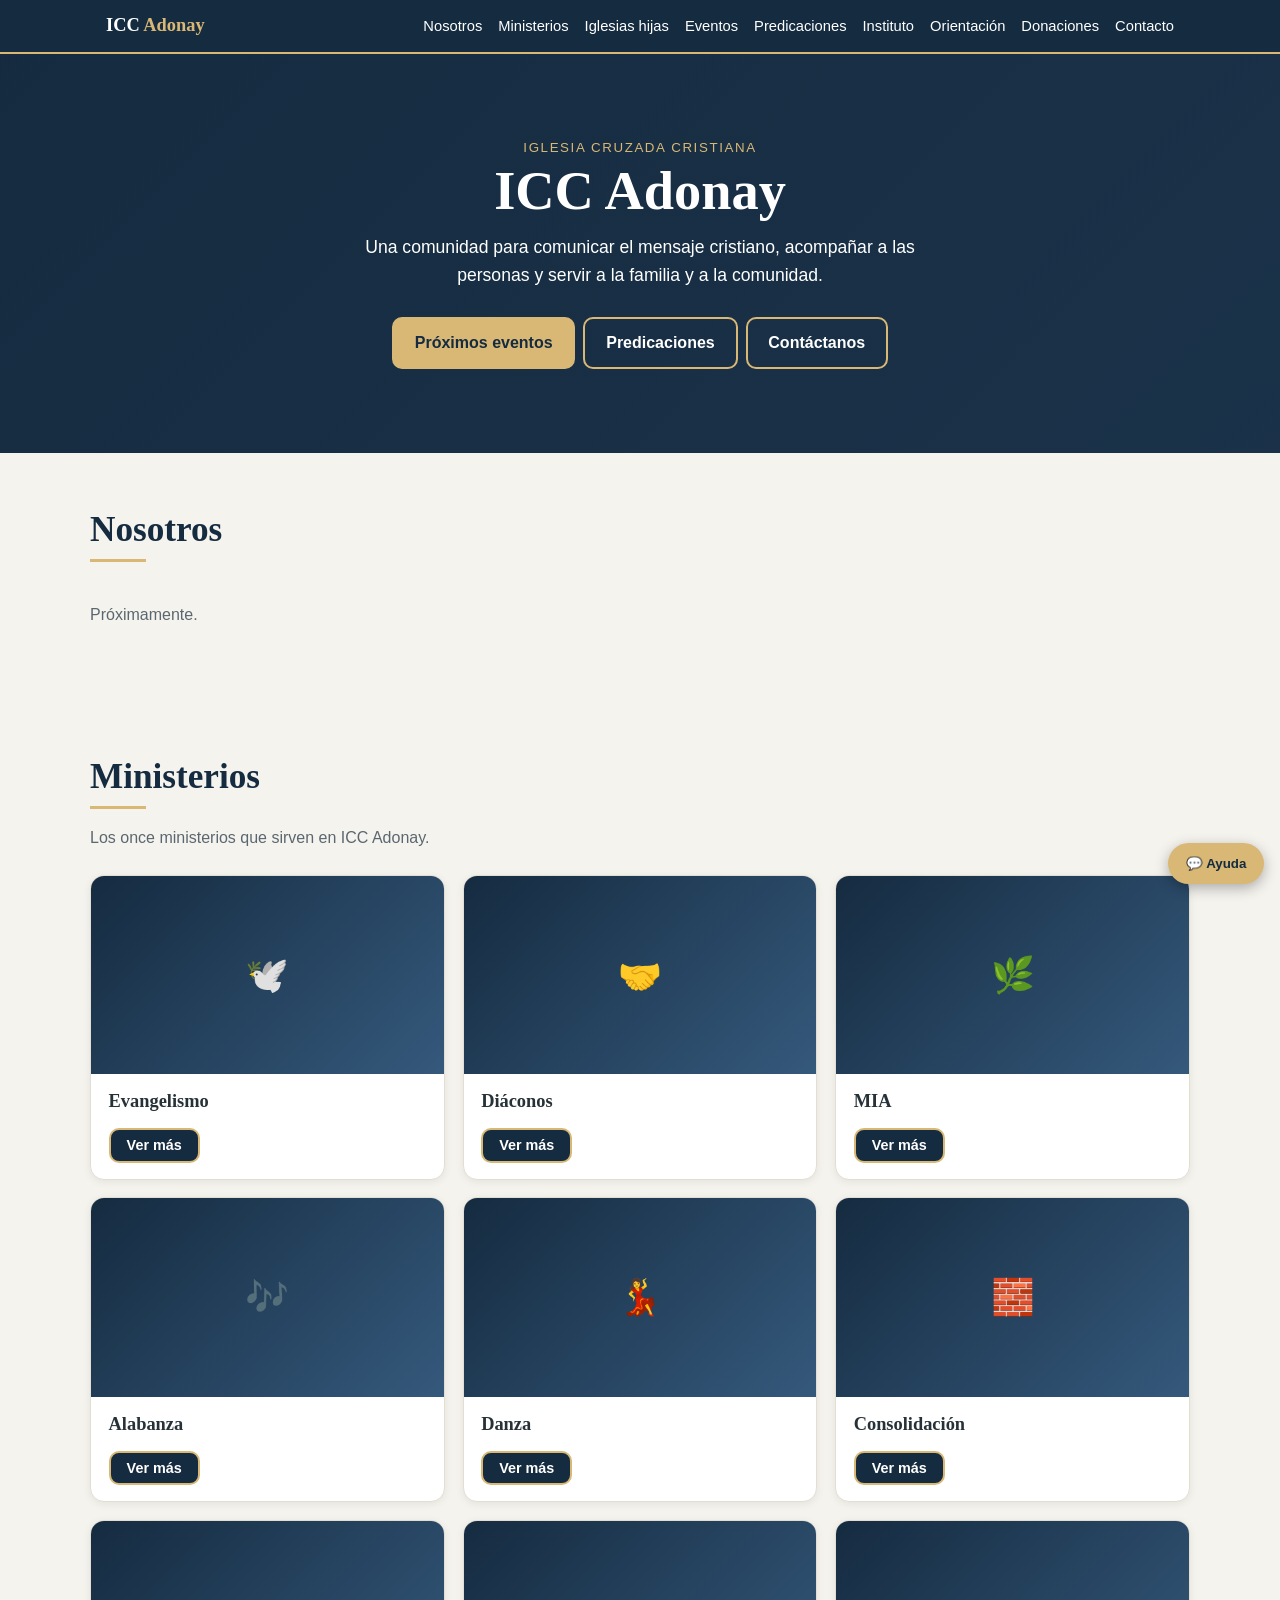
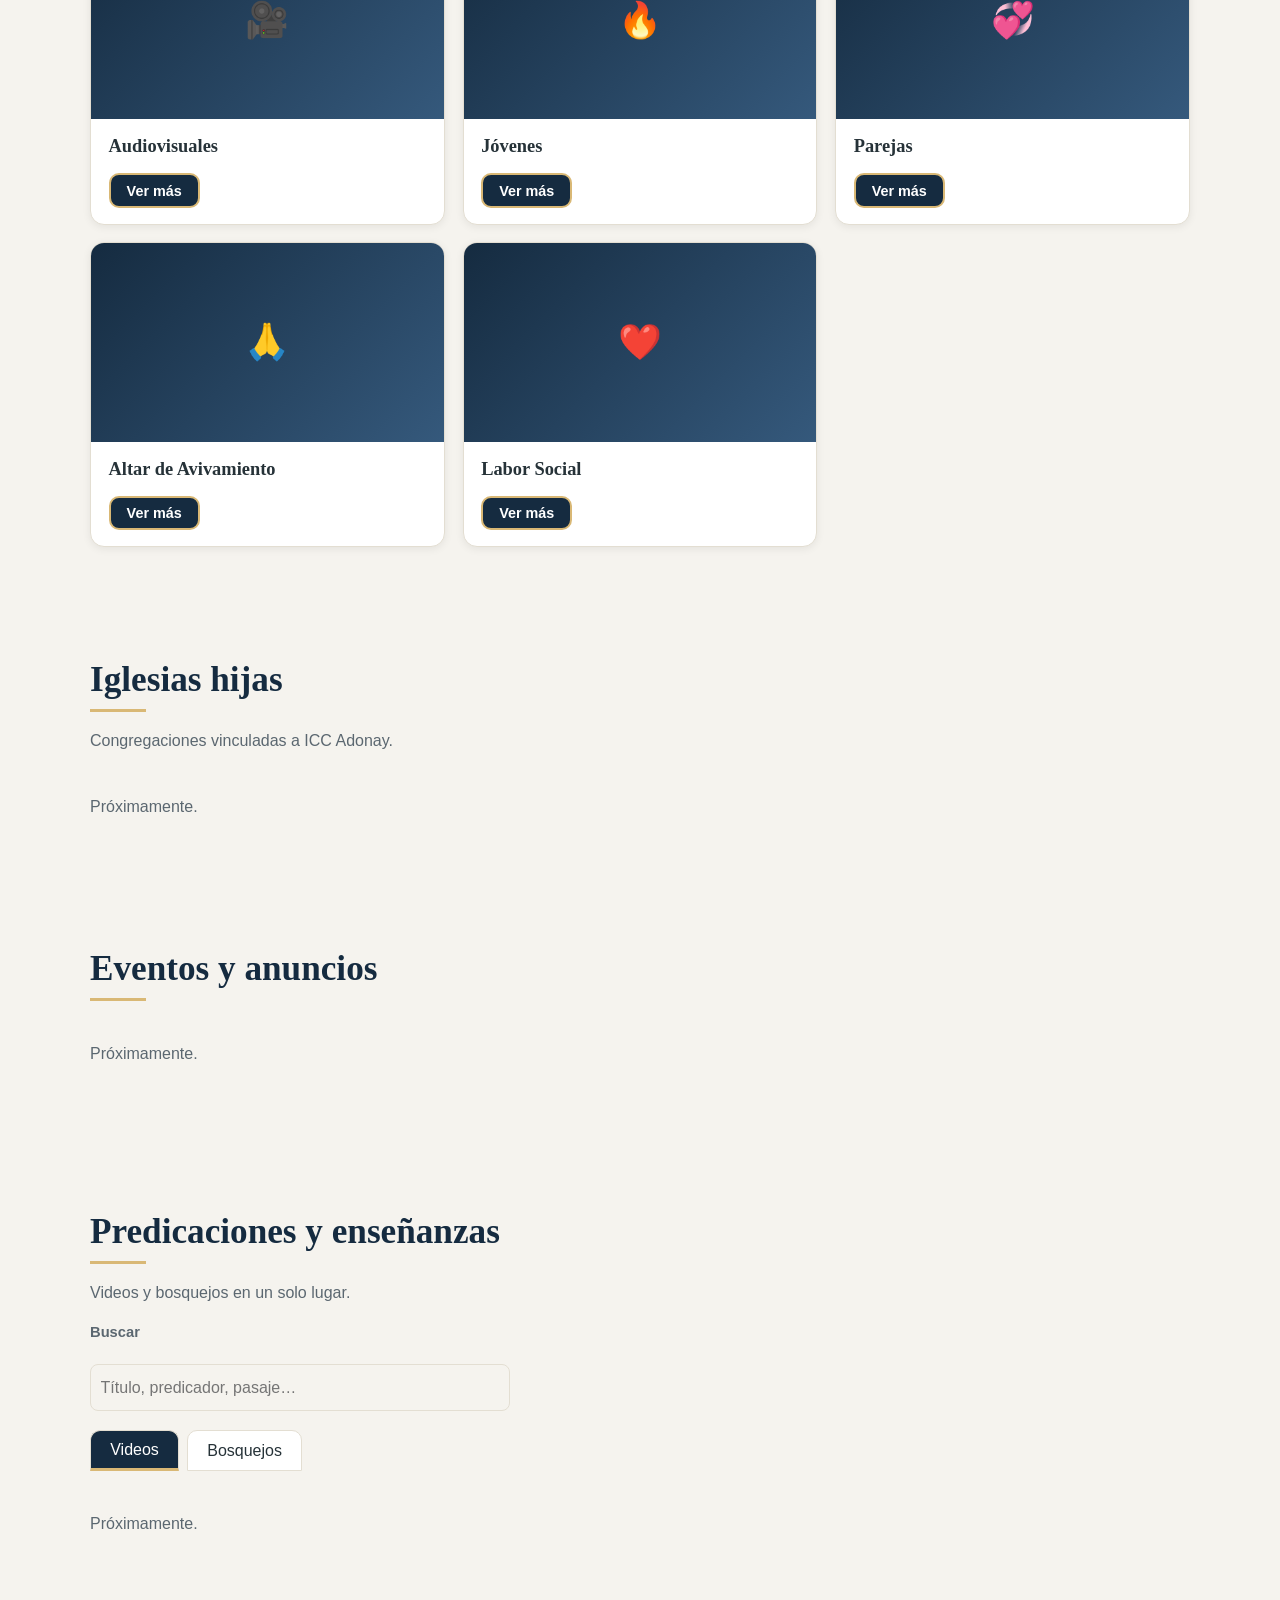
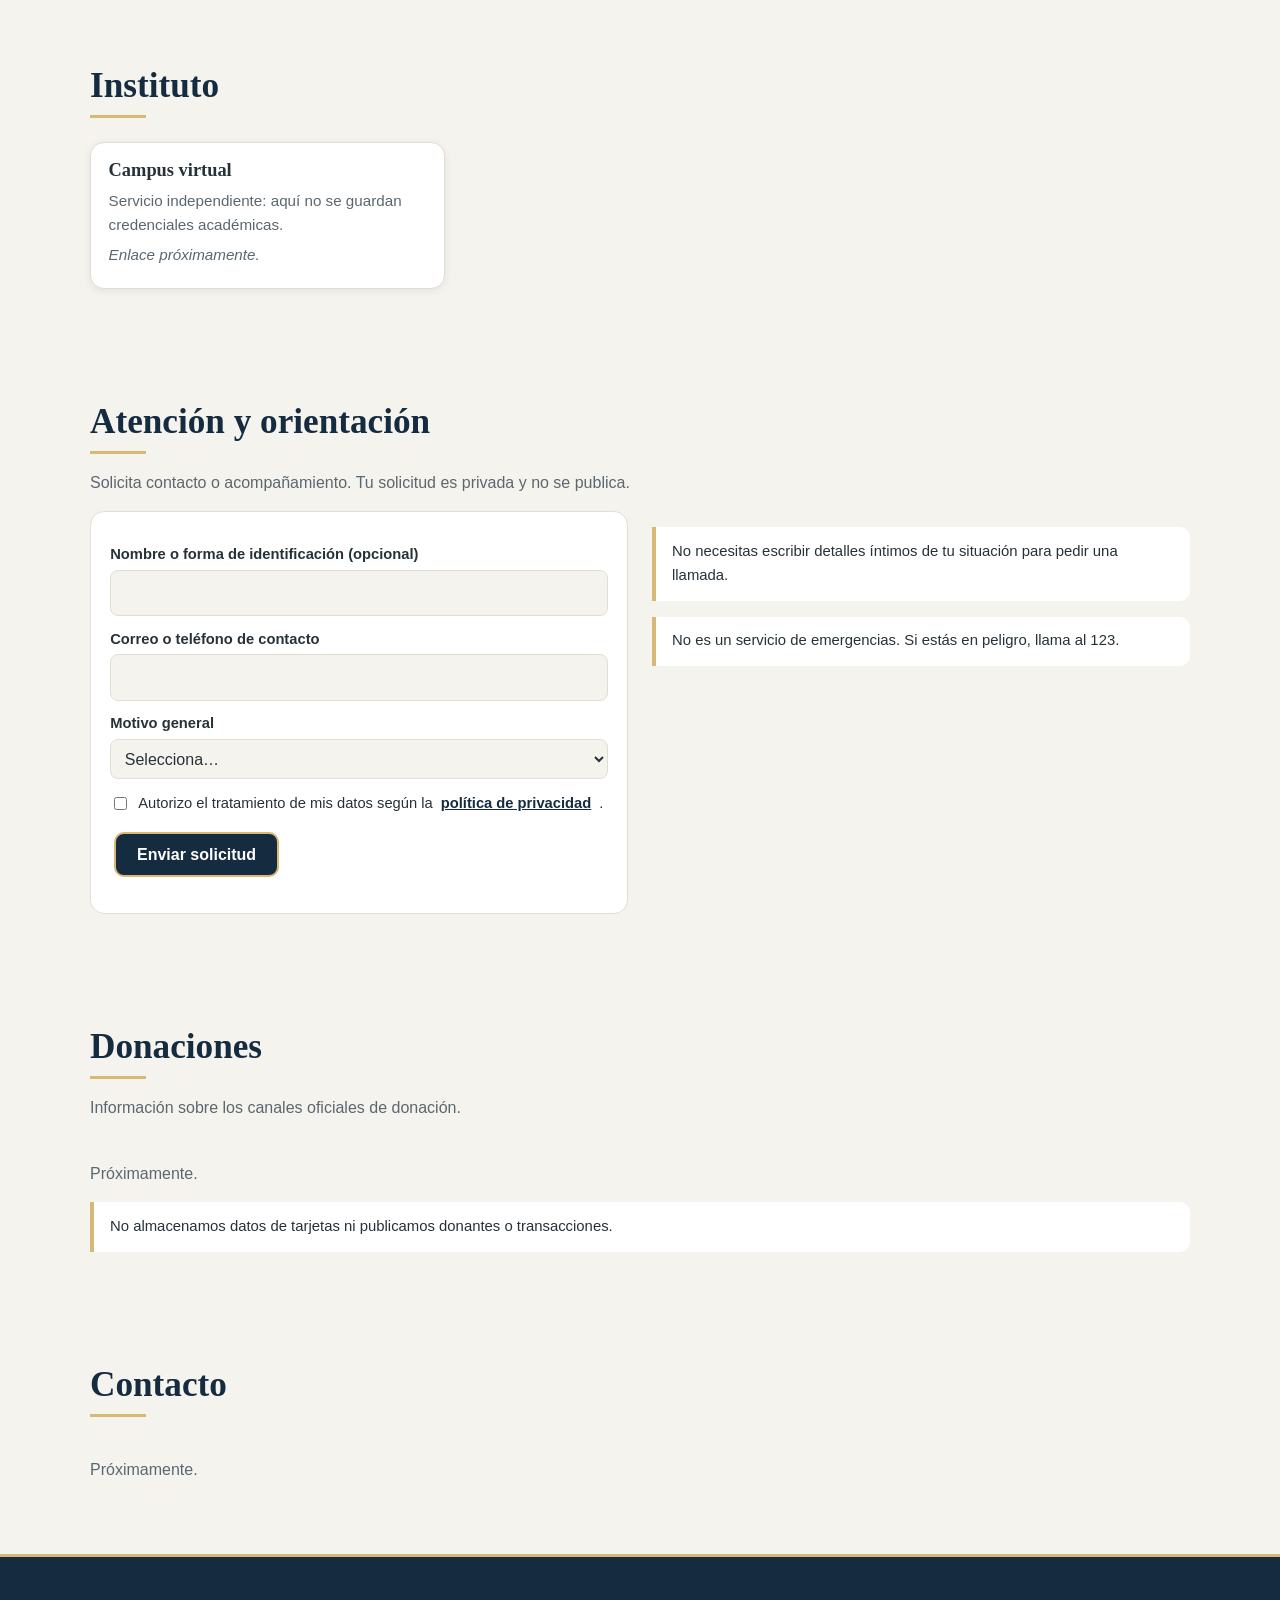
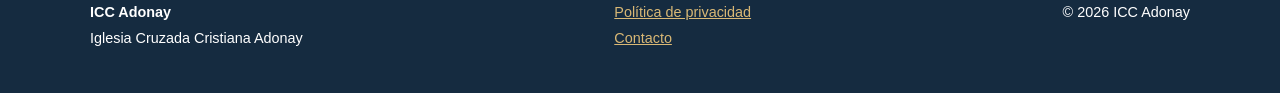
==== commit d2d2c935: "primer version de la pagina web icc adonay" ====
--- a/index.html
+++ b/index.html
@@ -1,834 +1,106 @@
-
 <!DOCTYPE html>
 <html lang="es">
+<head>
+<meta charset="utf-8">
+<meta name="viewport" content="width=device-width, initial-scale=1, viewport-fit=cover">
+<title>ICC Adonay | Iglesia Cruzada Cristiana</title>
+<meta name="description" content="Conoce ICC Adonay, nuestros ministerios, actividades, predicaciones y servicios.">
+<meta name="theme-color" content="#152B40">
+<meta property="og:title" content="ICC Adonay | Iglesia Cruzada Cristiana">
+<meta property="og:description" content="Ministerios, eventos, predicaciones y atención de ICC Adonay.">
+<meta property="og:type" content="website">
+<link rel="icon" href="data:image/svg+xml,%3Csvg xmlns='http://www.w3.org/2000/svg' viewBox='0 0 100 100'%3E%3Ctext y='.9em' font-size='90'%3E⛪%3C/text%3E%3C/svg%3E">
+<link rel="stylesheet" href="css/styles.css">
+</head>
+<body>
+<a class="skip" href="#main">Saltar al contenido</a>
+<header>
+<div class="bar">
+<a class="brand" href="#inicio">ICC <span>Adonay</span></a>
+<button id="mb" aria-expanded="false" aria-controls="nav" aria-label="Abrir menú">☰ Menú</button>
+<nav id="nav" aria-label="Principal"><ul>
+<li><a href="#nosotros">Nosotros</a></li><li><a href="#ministerios">Ministerios</a></li><li><a href="#iglesias">Iglesias hijas</a></li><li><a href="#eventos">Eventos</a></li><li><a href="#predicaciones">Predicaciones</a></li><li><a href="#instituto">Instituto</a></li><li><a href="#orientacion">Orientación</a></li><li><a href="#donaciones">Donaciones</a></li><li><a href="#contacto">Contacto</a></li>
+</ul></nav>
+</div>
+</header>
+<main id="main">
+<div class="hero" id="inicio">
+<small>Iglesia Cruzada Cristiana</small>
+<h1>ICC Adonay</h1>
+<p>Una comunidad para comunicar el mensaje cristiano, acompañar a las personas y servir a la familia y a la comunidad.</p>
+<a class="btn p" href="#eventos">Próximos eventos</a><a class="btn s" href="#predicaciones">Predicaciones</a><a class="btn s" href="#contacto">Contáctanos</a>
+</div>
 
-<head>
-    <meta charset="UTF-8">
-    <meta name="viewport" content="width=device-width, initial-scale=1.0">
-    <meta name="referrer" content="strict-origin-when-cross-origin">
+<section id="nosotros" class="sec"><div class="w"><h2>Nosotros</h2><div class="grid" id="ng"></div></div></section>
 
-    <meta
-        name="description"
-        content="Conoce ICC Adonay, sus ministerios, predicaciones y actividades.">
+<section id="ministerios" class="sec"><div class="w"><h2>Ministerios</h2><p class="lead">Los once ministerios que sirven en ICC Adonay.</p><div class="grid" id="mg"></div></div></section>
 
-    <title>ICC Adonay | Inicio</title>
+<section id="iglesias" class="sec"><div class="w"><h2>Iglesias hijas</h2><p class="lead">Congregaciones vinculadas a ICC Adonay.</p><div class="grid" id="ig"></div></div></section>
 
-    <link rel="stylesheet" href="styles.css">
-</head>
+<section id="eventos" class="sec"><div class="w"><h2>Eventos y anuncios</h2>
+<div class="grid" id="evu"></div>
+<p><button class="btn d" id="evb" aria-expanded="false">Ver actividades anteriores</button></p>
+<div class="grid" id="evp" hidden></div>
+</div></section>
 
-<body>
+<section id="predicaciones" class="sec"><div class="w">
+<h2>Predicaciones y enseñanzas</h2>
+<p class="lead">Videos y bosquejos en un solo lugar.</p>
+<label for="q" class="lead">Buscar</label><input id="q" class="search" type="search" placeholder="Título, predicador, pasaje…" maxlength="60">
+<div class="tabs" role="tablist" aria-label="Predicaciones">
+<button role="tab" id="t1" aria-selected="true" aria-controls="p1">Videos</button>
+<button role="tab" id="t2" aria-selected="false" aria-controls="p2" tabindex="-1">Bosquejos</button>
+</div>
+<div class="panel" id="p1" role="tabpanel" aria-labelledby="t1"><div class="grid" id="vg"></div></div>
+<div class="panel" id="p2" role="tabpanel" aria-labelledby="t2" hidden><div class="grid" id="bg"></div></div>
+</div></section>
 
-    <!-- =========================================
-         1. CABECERA Y NAVEGACIÓN
-    ========================================== -->
-    <header class="cabecera">
+<section id="instituto" class="sec"><div class="w"><h2>Instituto</h2><div class="grid" id="inst"></div></div></section>
 
-        <div class="marca">
-            <h1>ICC ADONAY</h1>
-            <p>Iglesia Cruzada Cristiana Adonay</p>
-        </div>
+<section id="orientacion" class="sec"><div class="w">
+<h2>Atención y orientación</h2>
+<p class="lead">Solicita contacto o acompañamiento. Tu solicitud es privada y no se publica.</p>
+<div class="two">
+<form id="f" novalidate>
+<label for="n">Nombre o forma de identificación (opcional)</label><input id="n" maxlength="80" autocomplete="name">
+<label for="c">Correo o teléfono de contacto</label><input id="c" maxlength="120" required autocomplete="email">
+<label for="m">Motivo general</label>
+<select id="m" required><option value="">Selecciona…</option><option>Orientación pastoral</option><option>Solicitud de contacto</option><option>Acompañamiento</option><option>Otro</option></select>
+<div class="hp" aria-hidden="true"><label for="web">No llenar</label><input id="web" tabindex="-1" autocomplete="off"></div>
+<label class="chk"><input type="checkbox" id="a" required> Autorizo el tratamiento de mis datos según la <a href="privacidad.html">política de privacidad</a>.</label>
+<button class="btn d" type="submit">Enviar solicitud</button>
+<div id="msg" role="status" aria-live="polite"></div>
+</form>
+<div>
+<div class="note">No necesitas escribir detalles íntimos de tu situación para pedir una llamada.</div>
+<div class="note">No es un servicio de emergencias. Si estás en peligro, llama al 123.</div>
+</div></div></div></section>
 
-        <nav class="navegacion" aria-label="Navegación principal">
-            <ul>
-                <li><a href="#inicio">Inicio</a></li>
-                <li><a href="#nosotros">Nosotros</a></li>
-                <li><a href="#ministerios">Ministerios</a></li>
-                <li><a href="#predicaciones">Predicaciones</a></li>
-                <li><a href="#actividades">Actividades</a></li>
-                <li><a href="#orientacion">Orientación pastoral</a></li>
-                <li><a href="#contacto">Contacto</a></li>
-                <li><a href="#instituto">Instituto / Campus</a></li>
-            </ul>
-        </nav>
+<section id="donaciones" class="sec"><div class="w"><h2>Donaciones</h2>
+<p class="lead">Información sobre los canales oficiales de donación.</p>
+<div id="don"></div>
+<div class="note">No almacenamos datos de tarjetas ni publicamos donantes o transacciones.</div>
+</div></section>
 
-    </header>
+<section id="contacto" class="sec"><div class="w"><h2>Contacto</h2><div class="grid" id="cg"></div><div id="mapa"></div></div></section>
+</main>
 
+<footer><div class="w">
+<div><p><strong>ICC Adonay</strong></p><p>Iglesia Cruzada Cristiana Adonay</p></div>
+<div><p><a href="privacidad.html">Política de privacidad</a></p><p><a href="#contacto">Contacto</a></p></div>
+<p>© <span id="yr">2026</span> ICC Adonay</p>
+</div></footer>
 
-    <main>
+<dialog id="dlg" aria-label="Detalle del ministerio"><div id="dc"></div><form method="dialog"><button class="btn d">Cerrar</button></form></dialog>
 
-        <!-- =====================================
-             2. INICIO
-        ====================================== -->
-        <section id="inicio" class="portada">
-
-            <div class="portada-contenido">
-
-                <h2>Una comunidad para crecer en la fe</h2>
-
-                <p>
-                    Conoce nuestra iglesia, comparte en comunidad
-                    y descubre nuestros ministerios.
-                </p>
-
-                <a href="#ministerios" class="boton">
-                    Conoce nuestros ministerios
-                </a>
-
-            </div>
-
-            <div class="portada-visual">
-
-                <img
-                    src="img/WhatsApp Image 2026-10-15 at 12.41.24 AM.jpeg"
-                    alt="Imagen de portada de ICC Adonay">
-
-            </div>
-
-        </section>
-
-
-        <!-- =====================================
-             3. NOSOTROS
-        ====================================== -->
-        <section id="nosotros" class="seccion-nosotros">
-
-            <div class="nosotros-contenido">
-
-                <p class="etiqueta-seccion">NUESTRA IDENTIDAD</p>
-
-                <h2>Conoce ICC Adonay</h2>
-
-                <p>
-                    En ICC Adonay queremos ser un espacio de encuentro,
-                    servicio y crecimiento espiritual. Conoce nuestra
-                    comunidad y las áreas en las que compartimos nuestra fe.
-                </p>
-
-                <div class="nosotros-detalles">
-
-                    <article>
-                        <h3>Nuestra historia</h3>
-                        <p>
-                            <!-- Agregar la historia oficial de la iglesia. -->
-                        </p>
-                    </article>
-
-                    <article>
-                        <h3>Misión</h3>
-                        <p>
-                            <!-- Agregar la misión oficial de la iglesia. -->
-                        </p>
-                    </article>
-
-                    <article>
-                        <h3>Visión</h3>
-                        <p>
-                            <!-- Agregar la visión oficial de la iglesia. -->
-                        </p>
-                    </article>
-
-                </div>
-
-            </div>
-
-        </section>
-
-
-        <!-- =====================================
-             4. MINISTERIOS
-        ====================================== -->
-        <section id="ministerios" class="seccion-ministerios">
-
-            <p class="etiqueta-seccion">SERVICIO Y COMUNIDAD</p>
-
-            <h2>Nuestros ministerios</h2>
-
-            <p>
-                Conoce las áreas de servicio y participación
-                de nuestra comunidad.
-            </p>
-
-            <div class="ministerios-lista">
-
-                <article class="tarjeta-ministerio">
-                    <h3>Evangelismo</h3>
-                    <p><!-- Agregar descripción oficial. --></p>
-                </article>
-
-                <article class="tarjeta-ministerio">
-                    <h3>Diáconos</h3>
-                    <p><!-- Agregar descripción oficial. --></p>
-                </article>
-
-                <article class="tarjeta-ministerio">
-                    <h3>MÍA — Ministerio Infantil Adonay</h3>
-                    <p><!-- Agregar descripción oficial. --></p>
-                </article>
-
-                <article class="tarjeta-ministerio">
-                    <h3>Alabanza</h3>
-                    <p><!-- Agregar descripción oficial. --></p>
-                </article>
-
-                <article class="tarjeta-ministerio">
-                    <h3>Danza</h3>
-                    <p><!-- Agregar descripción oficial. --></p>
-                </article>
-
-                <article class="tarjeta-ministerio">
-                    <h3>Consolidación</h3>
-                    <p><!-- Agregar descripción oficial. --></p>
-                </article>
-
-                <article class="tarjeta-ministerio">
-                    <h3>Audiovisuales</h3>
-                    <p><!-- Agregar descripción oficial. --></p>
-                </article>
-
-                <article class="tarjeta-ministerio">
-                    <h3>Jóvenes</h3>
-                    <p><!-- Agregar descripción oficial. --></p>
-                </article>
-
-                <article class="tarjeta-ministerio">
-                    <h3>Parejas</h3>
-                    <p><!-- Agregar descripción oficial. --></p>
-                </article>
-
-                <article class="tarjeta-ministerio">
-                    <h3>Altar de Avivamiento</h3>
-                    <p><!-- Agregar descripción oficial. --></p>
-                </article>
-
-                <article class="tarjeta-ministerio">
-                    <h3>Labor Social</h3>
-                    <p><!-- Agregar descripción oficial. --></p>
-                </article>
-
-            </div>
-
-        </section>
-
-
-        <!-- =====================================
-             5. PREDICACIONES
-        ====================================== -->
-        <section id="predicaciones" class="seccion-predicaciones">
-
-            <header class="predicaciones-encabezado">
-
-                <p class="etiqueta-seccion">PALABRA Y REFLEXIÓN</p>
-
-                <h2>Predicaciones</h2>
-
-                <p>
-                    Mensajes para fortalecer la fe y crecer en comunidad.
-                </p>
-
-                <div
-                    class="predicaciones-tipos"
-                    role="tablist"
-                    aria-label="Contenido de predicaciones">
-
-                    <button
-                        type="button"
-                        class="tipo-activo"
-                        id="tab-videos"
-                        role="tab"
-                        aria-selected="true"
-                        aria-controls="videos">
-                        Videos
-                    </button>
-
-                    <button
-                        type="button"
-                        id="tab-bosquejos"
-                        role="tab"
-                        aria-selected="false"
-                        aria-controls="bosquejos">
-                        Bosquejos
-                    </button>
-
-                </div>
-
-            </header>
-
-
-            <!-- Panel de videos -->
-            <div
-                id="videos"
-                class="predicaciones-contenido"
-                role="tabpanel"
-                aria-labelledby="tab-videos"
-                tabindex="0">
-
-                <article class="predicacion-destacada">
-
-                    <div class="predicacion-video">
-
-                        <iframe
-                            src="https://www.youtube.com/embed/YQB2InR-kVA"
-                            title="Predicación destacada de ICC Adonay"
-                            loading="lazy"
-                            referrerpolicy="strict-origin-when-cross-origin"
-                            allow="accelerometer; autoplay; clipboard-write; encrypted-media; gyroscope; picture-in-picture; web-share"
-                            allowfullscreen>
-                        </iframe>
-
-                    </div>
-
-                    <div class="predicacion-info">
-
-                        <p class="predicacion-etiqueta">
-                            PREDICACIÓN DESTACADA
-                        </p>
-
-                        <h3>Predicación destacada</h3>
-
-                        <p>
-                            Un mensaje para reflexionar y crecer en la fe.
-                        </p>
-
-                        <a
-                            href="https://www.youtube.com/watch?v=YQB2InR-kVA"
-                            class="enlace-predicacion"
-                            target="_blank"
-                            rel="noopener noreferrer">
-                            Ver en YouTube ↗
-                        </a>
-
-                    </div>
-
-                </article>
-
-
-                <div class="predicaciones-lista">
-
-                    <article class="tarjeta-predicacion">
-
-                        <p class="predicacion-etiqueta">MENSAJE</p>
-
-                        <h3>Predicación 2</h3>
-
-                        <p>
-                            Escucha este mensaje de nuestra comunidad.
-                        </p>
-
-                        <a
-                            href="https://www.youtube.com/watch?v=ckBswqfTEiE"
-                            class="enlace-predicacion"
-                            target="_blank"
-                            rel="noopener noreferrer">
-                            Ver predicación ↗
-                        </a>
-
-                    </article>
-
-
-                    <article class="tarjeta-predicacion">
-
-                        <p class="predicacion-etiqueta">MENSAJE</p>
-
-                        <h3>Predicación 3</h3>
-
-                        <p>
-                            Descubre otro mensaje de ICC Adonay.
-                        </p>
-
-                        <a
-                            href="https://www.youtube.com/watch?v=uUCQU8CcVUM"
-                            class="enlace-predicacion"
-                            target="_blank"
-                            rel="noopener noreferrer">
-                            Ver predicación ↗
-                        </a>
-
-                    </article>
-
-                </div>
-
-            </div>
-
-
-            <!-- Panel de bosquejos -->
-            <div
-                id="bosquejos"
-                class="bosquejos-aviso"
-                role="tabpanel"
-                aria-labelledby="tab-bosquejos"
-                tabindex="0"
-                hidden>
-
-                <h3>Bosquejos de predicación</h3>
-
-                <p>
-                    Próximamente podrás consultar aquí los bosquejos
-                    y materiales de estudio disponibles.
-                </p>
-
-            </div>
-
-        </section>
-
-
-        <!-- =====================================
-             6. ACTIVIDADES Y ANUNCIOS
-        ====================================== -->
-        <section id="actividades" class="seccion-actividades">
-
-            <div class="actividades-encabezado">
-
-                <p class="etiqueta-seccion">VIDA EN COMUNIDAD</p>
-
-                <h2>Actividades y encuentros</h2>
-
-                <p>
-                    Un espacio para compartir las próximas actividades
-                    y mantener informada a nuestra comunidad.
-                </p>
-
-            </div>
-
-
-            <div
-                class="actividades-lista"
-                id="lista-actividades">
-
-                <!-- JavaScript insertará aquí las actividades. -->
-
-            </div>
-
-
-            <!-- Formulario de demostración para agregar actividades -->
-            <div class="admin-actividades">
-
-                <h3>Agregar una actividad</h3>
-
-                <form id="form-actividad">
-
-                    <div class="campo-formulario">
-                        <label for="actividad-categoria">Categoría</label>
-
-                        <select id="actividad-categoria" required>
-                            <option value="">Selecciona una categoría</option>
-                            <option value="Evento">Evento</option>
-                            <option value="Comunidad">Comunidad</option>
-                            <option value="Anuncio">Anuncio</option>
-                        </select>
-                    </div>
-
-                    <div class="campo-formulario">
-                        <label for="actividad-titulo">Título</label>
-
-                        <input
-                            type="text"
-                            id="actividad-titulo"
-                            maxlength="100"
-                            placeholder="Ej. Encuentro de jóvenes"
-                            required>
-                    </div>
-
-                    <div class="campo-formulario">
-                        <label for="actividad-descripcion">Descripción</label>
-
-                        <textarea
-                            id="actividad-descripcion"
-                            maxlength="500"
-                            rows="4"
-                            placeholder="Describe la actividad"
-                            required></textarea>
-                    </div>
-
-                    <div class="campo-formulario">
-                        <label for="actividad-fecha">Fecha y hora</label>
-
-                        <input
-                            type="text"
-                            id="actividad-fecha"
-                            maxlength="100"
-                            placeholder="Fecha y hora por confirmar"
-                            required>
-                    </div>
-
-                    <button type="submit" class="boton">
-                        Agregar actividad
-                    </button>
-
-                    <p
-                        id="mensaje-actividad"
-                        role="status"
-                        aria-live="polite">
-                    </p>
-
-                </form>
-
-                <p>
-                    Formulario de demostración: no representa todavía
-                    un sistema privado de administración.
-                </p>
-
-            </div>
-
-        </section>
-
-
-        <!-- =====================================
-             7. ORIENTACIÓN PASTORAL Y CITAS
-        ====================================== -->
-        <section id="orientacion" class="seccion-orientacion">
-
-            <div class="orientacion-contenido">
-
-                <div class="orientacion-texto">
-
-                    <p class="etiqueta-seccion">
-                        ESTAMOS PARA ESCUCHARTE
-                    </p>
-
-                    <h2>Orientación pastoral</h2>
-
-                    <p>
-                        Este espacio está destinado a quienes deseen
-                        solicitar acompañamiento y orientación pastoral.
-                    </p>
-
-                    <p>
-                        Puedes indicar tu disponibilidad y el medio
-                        de contacto que prefieras.
-                    </p>
-
-                </div>
-
-
-                <div class="orientacion-panel">
-
-                    <h3>Solicita orientación pastoral</h3>
-
-                    <form id="form-cita">
-
-                        <div class="campo-formulario">
-                            <label for="cita-nombre">Nombre</label>
-
-                            <input
-                                type="text"
-                                id="cita-nombre"
-                                name="nombre"
-                                autocomplete="name"
-                                maxlength="100"
-                                required>
-                        </div>
-
-                        <div class="campo-formulario">
-                            <label for="cita-contacto">
-                                Correo o teléfono
-                            </label>
-
-                            <input
-                                type="text"
-                                id="cita-contacto"
-                                name="contacto"
-                                maxlength="150"
-                                placeholder="Tu correo o teléfono"
-                                required>
-                        </div>
-
-                        <div class="campo-formulario">
-                            <label for="cita-modalidad">
-                                Modalidad preferida
-                            </label>
-
-                            <select
-                                id="cita-modalidad"
-                                name="modalidad"
-                                required>
-
-                                <option value="">
-                                    Selecciona una opción
-                                </option>
-
-                                <option value="presencial">
-                                    Presencial
-                                </option>
-
-                                <option value="virtual">
-                                    Virtual
-                                </option>
-
-                                <option value="por-confirmar">
-                                    Por confirmar
-                                </option>
-
-                            </select>
-                        </div>
-
-                        <div class="campo-formulario">
-                            <label for="cita-disponibilidad">
-                                Disponibilidad
-                            </label>
-
-                            <input
-                                type="text"
-                                id="cita-disponibilidad"
-                                name="disponibilidad"
-                                maxlength="150"
-                                placeholder="Días u horarios preferidos"
-                                required>
-                        </div>
-
-                        <div class="campo-formulario">
-                            <label for="cita-mensaje">
-                                Mensaje (opcional)
-                            </label>
-
-                            <textarea
-                                id="cita-mensaje"
-                                name="mensaje"
-                                rows="4"
-                                maxlength="1000"
-                                placeholder="Comparte solo la información necesaria"></textarea>
-                        </div>
-
-                        <p>
-                            Evita incluir información íntima o sensible.
-                            Este formulario todavía no envía solicitudes.
-                        </p>
-
-                        <button type="submit" class="boton">
-                            Enviar solicitud
-                        </button>
-
-                        <p
-                            id="mensaje-cita"
-                            role="status"
-                            aria-live="polite">
-                        </p>
-
-                    </form>
-
-
-                    <div class="orientacion-whatsapp">
-
-                        <h4>Contacto por WhatsApp</h4>
-
-                        <p>
-                            Próximamente podrás comunicarte con la iglesia
-                            por este medio.
-                        </p>
-
-                        <!--
-                            Añadir el enlace oficial cuando la iglesia
-                            confirme el número de WhatsApp.
-                        -->
-
-                    </div>
-
-                </div>
-
-            </div>
-
-        </section>
-
-
-        <!-- =====================================
-             8. CONTACTO
-        ====================================== -->
-        <section id="contacto" class="seccion-contacto">
-
-            <div class="contacto-encabezado">
-
-                <p class="etiqueta-seccion">ESTAMOS PARA SERVIRTE</p>
-
-                <h2>Conecta con ICC Adonay</h2>
-
-                <p>
-                    Encuentra aquí la información necesaria
-                    para comunicarte con nuestra iglesia.
-                </p>
-
-            </div>
-
-
-            <div class="contacto-lista">
-
-                <article class="tarjeta-contacto">
-
-                    <h3>Ubicación</h3>
-
-                    <p>
-                        <!-- Agregar la dirección oficial. -->
-                    </p>
-
-                </article>
-
-
-                <article class="tarjeta-contacto">
-
-                    <h3>Horarios</h3>
-
-                    <p>
-                        <!-- Agregar los horarios confirmados. -->
-                    </p>
-
-                </article>
-
-
-                <article class="tarjeta-contacto">
-
-                    <h3>Comunicación</h3>
-
-                    <p>
-                        <!-- Agregar teléfono, correo y redes oficiales. -->
-                    </p>
-
-                </article>
-
-            </div>
-
-        </section>
-
-
-        <!-- =====================================
-             9. ACCESO AL INSTITUTO EXTERNO
-        ====================================== -->
-        <section id="instituto" class="seccion-instituto">
-
-            <div class="instituto-contenido">
-
-                <p class="etiqueta-seccion">FORMACIÓN</p>
-
-                <h2>Instituto / Campus</h2>
-
-                <p>
-                    Consulta la información del instituto o campus
-                    a través de su plataforma oficial.
-                </p>
-
-                <!--
-                    Sustituir # por la URL externa confirmada
-                    antes de publicar la página.
-                -->
-
-                <a
-                    href="#"
-                    class="boton"
-                    id="enlace-instituto">
-                    Visitar instituto / campus
-                </a>
-
-            </div>
-
-        </section>
-
-    </main>
-
-
-    <!-- =========================================
-         10. CHATBOT FLOTANTE
-    ========================================== -->
-
-    <div class="chatbot">
-
-        <button
-            type="button"
-            id="boton-chatbot"
-            class="chatbot-boton"
-            aria-controls="ventana-chatbot"
-            aria-expanded="false"
-            aria-label="Abrir asistente virtual">
-            ¿Necesitas ayuda?
-        </button>
-
-
-        <section
-            id="ventana-chatbot"
-            class="chatbot-ventana"
-            aria-label="Asistente virtual de ICC Adonay"
-            hidden>
-
-            <header class="chatbot-encabezado">
-
-                <div>
-                    <h2>Asistente ICC Adonay</h2>
-                    <p>Información para nuestra comunidad</p>
-                </div>
-
-                <button
-                    type="button"
-                    id="cerrar-chatbot"
-                    aria-label="Cerrar asistente">
-                    ×
-                </button>
-
-            </header>
-
-
-            <div
-                id="mensajes-chatbot"
-                class="chatbot-mensajes"
-                aria-live="polite">
-
-                <p>
-                    ¡Hola! Este asistente podrá ayudarte a encontrar
-                    información sobre ministerios, actividades
-                    y predicaciones.
-                </p>
-
-            </div>
-
-
-            <form id="form-chatbot" class="chatbot-formulario">
-
-                <label for="mensaje-chatbot">
-                    Escribe tu pregunta
-                </label>
-
-                <input
-                    type="text"
-                    id="mensaje-chatbot"
-                    name="mensaje"
-                    maxlength="500"
-                    autocomplete="off"
-                    placeholder="¿En qué podemos ayudarte?"
-                    required>
-
-                <button type="submit">
-                    Enviar
-                </button>
-
-            </form>
-
-            <!--
-                La ventana es solo una estructura visual.
-                Todavía no está conectada a una IA ni a un servidor.
-            -->
-
-        </section>
-
-    </div>
-
-
-    <!-- =========================================
-         11. PIE DE PÁGINA
-    ========================================== -->
-    <footer class="pie-pagina">
-
-        <div class="pie-contenido">
-
-            <div>
-                <h2>ICC ADONAY</h2>
-                <p>Iglesia Cruzada Cristiana Adonay</p>
-            </div>
-
-            <a href="#inicio" class="enlace-inicio">
-                Volver al inicio ↑
-            </a>
-
-        </div>
-
-
-        <div class="pie-inferior">
-
-            <p>
-                © 2026 ICC Adonay. Todos los derechos reservados.
-            </p>
-
-        </div>
-
-    </footer>
-
-
-    <!-- ARCHIVO JAVASCRIPT -->
-    <script src="app.js"></script>
-
+<button id="chatb" aria-expanded="false" aria-controls="chat">💬 Ayuda</button>
+<div id="chat" role="dialog" aria-label="Asistente de orientación">
+<header>Asistente ICC Adonay</header>
+<div id="cl" aria-live="polite"><p>Hola, puedo orientarte sobre la página. No reemplazo a un pastor ni a servicios de emergencia.</p></div>
+<div class="q"><button data-k="Horarios">Horarios</button><button data-k="Ministerios">Ministerios</button><button data-k="Eventos">Eventos</button><button data-k="Instituto">Instituto</button><button data-k="Hablar con una persona">Hablar con una persona</button></div>
+<form id="cf"><input id="ci" aria-label="Escribe tu pregunta" maxlength="120" placeholder="Escribe tu pregunta"><button>Enviar</button></form>
+</div>
+<script src="js/data.js"></script>
+<script src="js/main.js"></script>
 </body>
 </html>
--- a/css/styles.css
+++ b/css/styles.css
@@ -0,0 +1,99 @@
+:root{--navy:#152B40;--gold:#D9B875;--warm:#F5F3EE;--ink:#263238;--card:#fff;--bg:#F5F3EE;--line:#e3ded2;--muted:#5b6770;--hero-ov:rgba(21,43,64,.78);
+box-sizing:border-box;padding-top:env(safe-area-inset-top,0px);padding-bottom:env(safe-area-inset-bottom,0px)}
+@media(prefers-color-scheme:dark){:root:not([data-theme="light"]){--bg:#0e1b29;--card:#152B40;--ink:#e9edf0;--line:#2a4259;--muted:#a9b6c0;--warm:#12263a}}
+*,*::before,*::after{box-sizing:inherit}
+html{scroll-behavior:smooth;scroll-padding-top:calc(env(safe-area-inset-top,0px) + 70px)}
+body{margin:0;background:var(--bg);color:var(--ink);font-family:Arial,Helvetica,sans-serif;line-height:1.6}
+h1,h2,h3{font-family:Georgia,serif;line-height:1.2;margin:0 0 .5rem}
+a{color:inherit}
+:focus-visible{outline:3px solid var(--gold);outline-offset:2px}
+.skip{position:absolute;left:-999px;background:var(--gold);color:var(--navy);padding:.5rem 1rem;z-index:50}
+.skip:focus{left:8px;top:8px}
+header{position:sticky;top:env(safe-area-inset-top,0px);background:var(--navy);color:#fff;z-index:20;border-bottom:2px solid var(--gold)}
+.bar{max-width:1100px;margin:auto;padding:.7rem 1rem;display:flex;align-items:center;justify-content:space-between;gap:1rem}
+.brand{font-family:Georgia,serif;font-weight:bold;font-size:1.15rem;text-decoration:none;color:#fff}
+.brand span{color:var(--gold)}
+nav ul{list-style:none;margin:0;padding:0;display:flex;gap:1rem;flex-wrap:wrap}
+nav a{color:#fff;text-decoration:none;font-size:.92rem;padding:.2rem 0;border-bottom:2px solid transparent}
+nav a:hover{border-color:var(--gold)}
+#mb{display:none;background:none;border:1px solid var(--gold);color:#fff;border-radius:8px;padding:.4rem .7rem;font-size:1rem}
+@media(max-width:800px){#mb{display:block}nav{display:none;width:100%}nav.open{display:block}.bar{flex-wrap:wrap}nav ul{flex-direction:column;gap:.2rem;padding:.5rem 0}nav a{display:block;padding:.4rem 0}}
+.hero{background:linear-gradient(var(--hero-ov),var(--hero-ov)),linear-gradient(135deg,#152B40,#2c4a68);color:#fff;text-align:center;padding:5rem 1rem}
+.hero h1{font-size:clamp(2rem,6vw,3.4rem)}
+.hero p{max-width:620px;margin:.5rem auto 1.5rem;font-size:1.1rem}
+.hero small{color:var(--gold);letter-spacing:.12em;text-transform:uppercase}
+.btn{display:inline-block;padding:.7rem 1.3rem;border-radius:10px;text-decoration:none;font-weight:bold;margin:.25rem;border:2px solid var(--gold);cursor:pointer;font-size:1rem}
+.btn.p{background:var(--gold);color:var(--navy)}
+.btn.s{background:transparent;color:#fff}
+.btn.d{background:var(--navy);color:#fff}
+section{padding:3.5rem 1rem}
+section:nth-of-type(even){background:var(--warm)}
+.w{max-width:1100px;margin:auto}
+.sec h2{font-size:clamp(1.6rem,4vw,2.2rem);color:var(--navy)}
+@media(prefers-color-scheme:dark){:root:not([data-theme="light"]) .sec h2{color:var(--gold)}}
+.sec h2::after{content:"";display:block;width:56px;height:3px;background:var(--gold);margin-top:.5rem}
+.lead{color:var(--muted);max-width:700px}
+.grid{display:grid;gap:1.1rem;margin-top:1.5rem;grid-template-columns:1fr}
+@media(min-width:701px){.grid{grid-template-columns:repeat(2,1fr)}}
+@media(min-width:801px){.grid{grid-template-columns:repeat(3,1fr)}}
+.card{background:var(--card);border:1px solid var(--line);border-radius:14px;box-shadow:0 2px 8px rgba(0,0,0,.07);overflow:hidden}
+.card .ph{aspect-ratio:16/9;background:linear-gradient(135deg,var(--navy),#35597c);display:flex;align-items:center;justify-content:center;font-size:2.2rem}
+.card .b{padding:1rem 1.1rem}
+.card h3{font-size:1.15rem}
+.card p{margin:.3rem 0;color:var(--muted);font-size:.95rem}
+.tag{display:inline-block;font-size:.75rem;background:var(--gold);color:var(--navy);padding:.1rem .6rem;border-radius:99px;font-weight:bold}
+.tabs{display:flex;gap:.5rem;margin:1.2rem 0 0;flex-wrap:wrap}
+.tabs button{padding:.6rem 1.2rem;border-radius:10px 10px 0 0;border:1px solid var(--line);background:var(--card);color:var(--ink);cursor:pointer;font-size:1rem}
+.tabs button[aria-selected="true"]{background:var(--navy);color:#fff;border-bottom:3px solid var(--gold)}
+.panel[hidden]{display:none}
+.two{display:grid;gap:1.5rem;grid-template-columns:1fr}
+@media(min-width:801px){.two{grid-template-columns:1fr 1fr}}
+form{background:var(--card);border:1px solid var(--line);border-radius:14px;padding:1.2rem}
+label{display:block;font-weight:bold;margin:.7rem 0 .2rem;font-size:.92rem}
+input,select,textarea{width:100%;padding:.6rem;border:1px solid var(--line);border-radius:8px;font:inherit;background:var(--bg);color:var(--ink)}
+.chk{display:flex;gap:.5rem;align-items:flex-start;font-weight:normal;margin:.8rem 0}
+.chk input{width:auto;margin-top:.3rem}
+#msg{margin-top:.8rem;font-weight:bold;color:var(--navy)}
+@media(prefers-color-scheme:dark){:root:not([data-theme="light"]) #msg{color:var(--gold)}}
+.note{border-left:4px solid var(--gold);background:var(--card);padding:.8rem 1rem;border-radius:0 10px 10px 0;margin-top:1rem;font-size:.93rem}
+footer{background:var(--navy);color:#fff;padding:2.5rem 1rem;border-top:3px solid var(--gold)}
+footer .w{display:flex;flex-wrap:wrap;gap:1.5rem;justify-content:space-between}
+footer a{color:var(--gold)}
+footer p{margin:.2rem 0;font-size:.9rem}
+#chatb{position:fixed;right:16px;bottom:calc(16px + env(safe-area-inset-bottom,0px));background:var(--gold);color:var(--navy);border:0;border-radius:99px;padding:.8rem 1.1rem;font-weight:bold;box-shadow:0 4px 14px rgba(0,0,0,.3);cursor:pointer;z-index:30}
+#chat{position:fixed;right:16px;bottom:calc(70px + env(safe-area-inset-bottom,0px));width:min(340px,calc(100% - 32px));background:var(--card);border:1px solid var(--line);border-radius:14px;box-shadow:0 6px 24px rgba(0,0,0,.3);z-index:30;display:none;overflow:hidden}
+#chat.open{display:block}
+#chat header{position:static;padding:.6rem 1rem;font-weight:bold;border:0}
+#cl{padding:.8rem;max-height:220px;overflow:auto;font-size:.92rem}
+#cl p{margin:.3rem 0;padding:.4rem .7rem;border-radius:10px;background:var(--warm)}
+#cl p.u{background:var(--navy);color:#fff;text-align:right}
+#chat .q{display:flex;flex-wrap:wrap;gap:.3rem;padding:.5rem .8rem .8rem}
+#chat .q button{border:1px solid var(--gold);background:none;color:var(--ink);border-radius:99px;padding:.25rem .7rem;cursor:pointer;font-size:.82rem}
+@media(prefers-reduced-motion:reduce){html{scroll-behavior:auto}}
+
+/* ===== Versión completa ===== */
+[hidden]{display:none!important}
+.ph{overflow:hidden}.ph img{width:100%;height:100%;object-fit:cover;display:block}
+.card .more{margin:.5rem 0 0;padding:.45rem 1rem;font-size:.9rem}
+.card ul{margin:.3rem 0;padding-left:1.2rem;color:var(--muted)}
+.vt{position:relative;display:block;width:100%;padding:0;border:0;cursor:pointer;aspect-ratio:16/9;background:#000}
+.vt img{width:100%;height:100%;object-fit:cover;opacity:.85}
+.vt span{position:absolute;inset:0;display:flex;align-items:center;justify-content:center;font-size:3rem;color:#fff;text-shadow:0 2px 10px #000}
+.card iframe{width:100%;aspect-ratio:16/9;border:0;display:block}
+details.card summary{padding:1rem 1.1rem;cursor:pointer;list-style:none}
+details.card summary small{color:var(--muted)}
+details.card h4{margin:.8rem 0 .1rem;color:var(--navy)}
+dialog{max-width:520px;width:calc(100% - 2rem);border:2px solid var(--gold);border-radius:14px;background:var(--card);color:var(--ink);padding:1.2rem}
+dialog::backdrop{background:rgba(0,0,0,.6)}
+dialog .ph{border-radius:10px;margin-bottom:.8rem}
+.search{margin:1rem 0 0;max-width:420px}
+.hp{position:absolute;left:-9999px;height:0;overflow:hidden}
+#msg.err{color:#b3261e}
+#mapa iframe{width:100%;height:320px;border:0;border-radius:14px;margin-top:1.2rem}
+.lead a,.note a,form a{color:var(--navy);font-weight:bold}
+#cf{display:flex;gap:.4rem;padding:0 .8rem .8rem}
+#cf button{background:var(--navy);color:#fff;border:0;border-radius:8px;padding:0 .8rem;cursor:pointer}
+.doc{max-width:800px;margin:auto;padding:2.5rem 1rem}
+.doc h2{color:var(--navy);margin-top:1.8rem}
+@media(prefers-color-scheme:dark){:root:not([data-theme="light"]) details.card h4,:root:not([data-theme="light"]) .doc h2,:root:not([data-theme="light"]) .lead a,:root:not([data-theme="light"]) form a{color:var(--gold)}}
+@media print{header,#chatb,#chat,.hero .btn{display:none}}
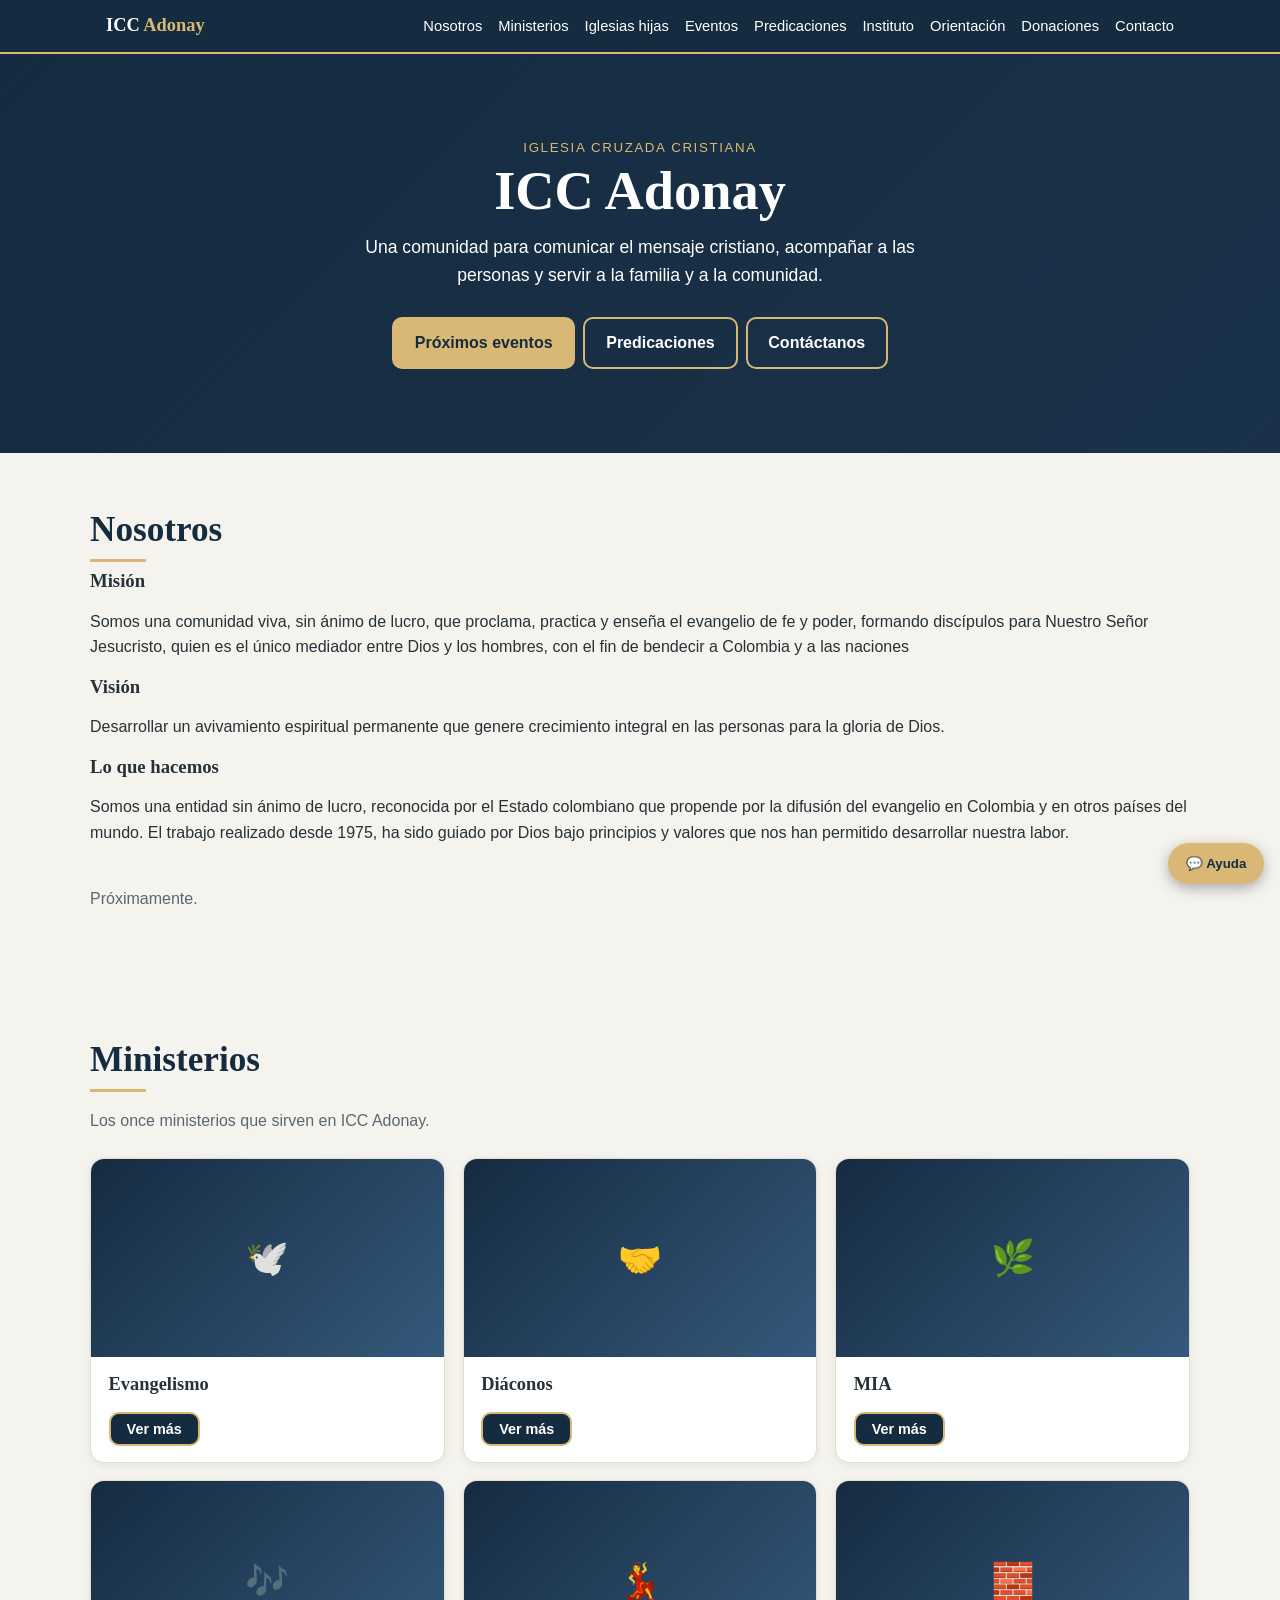
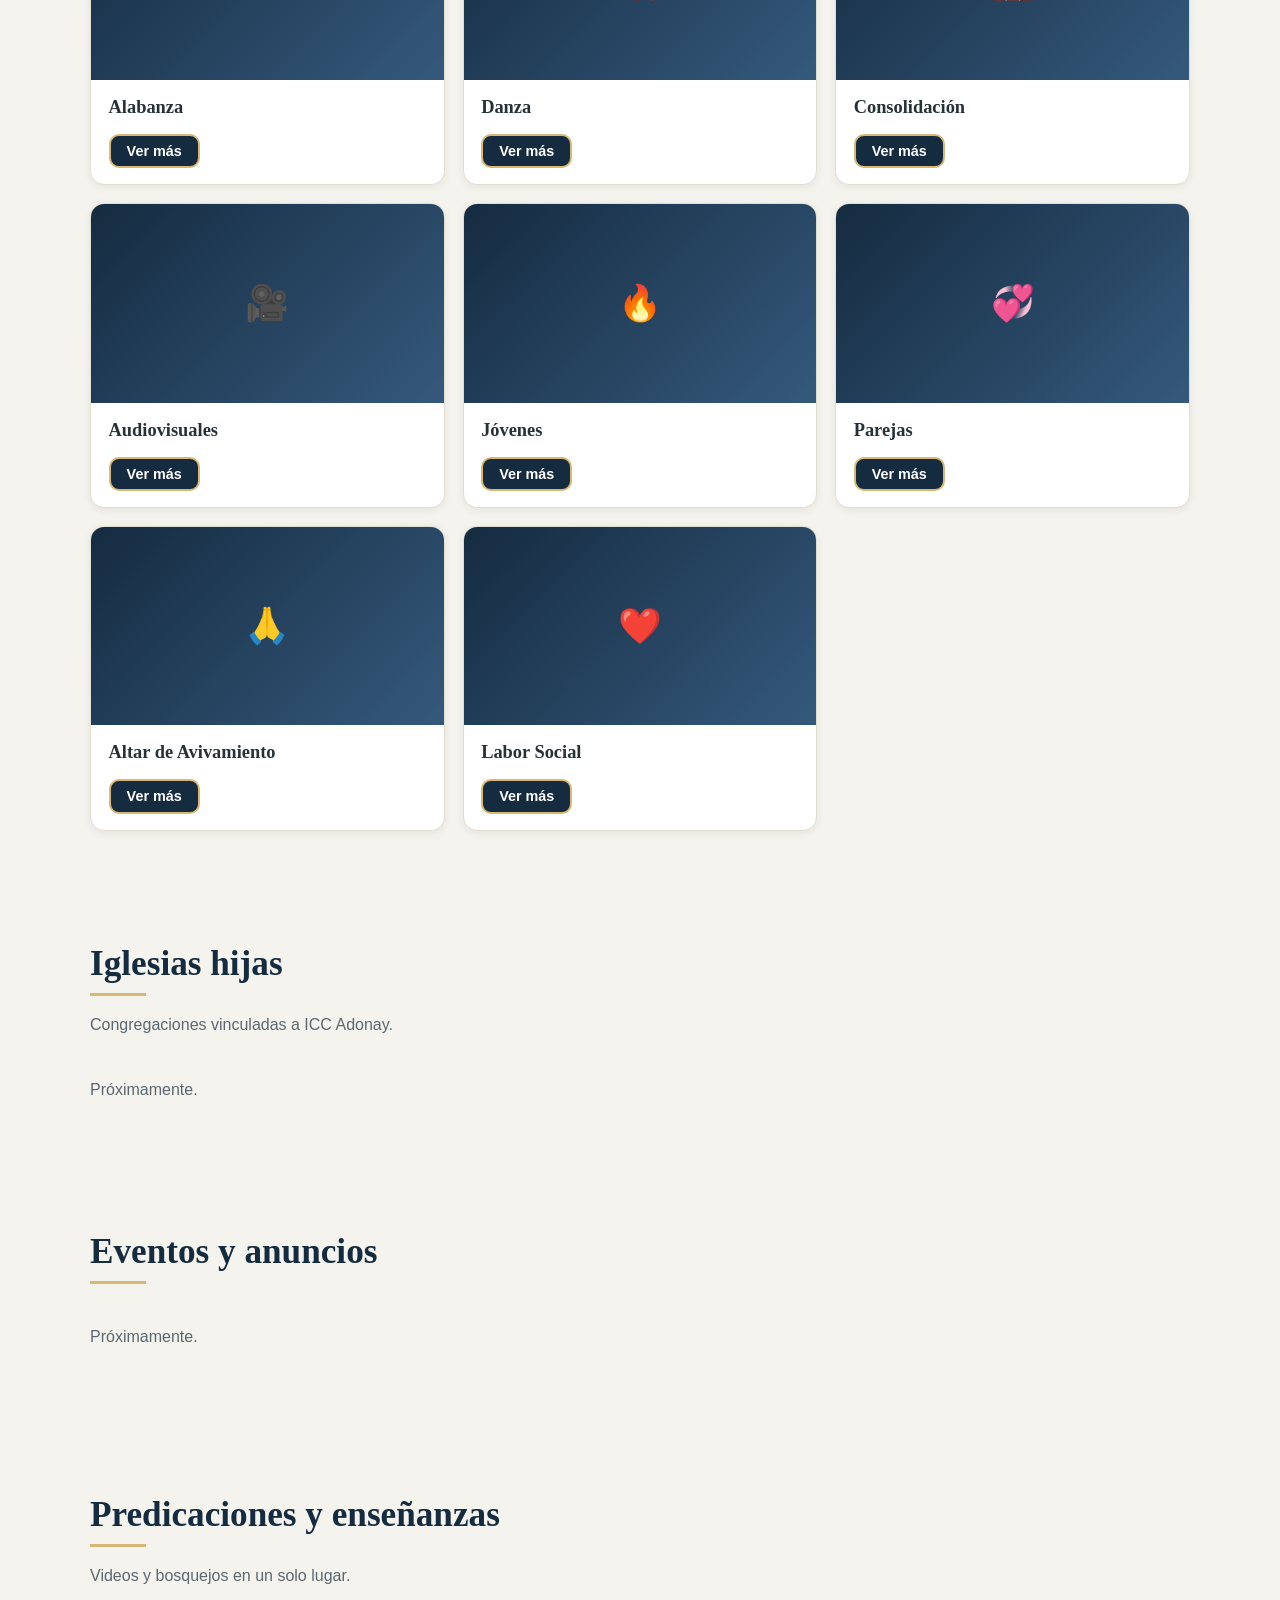
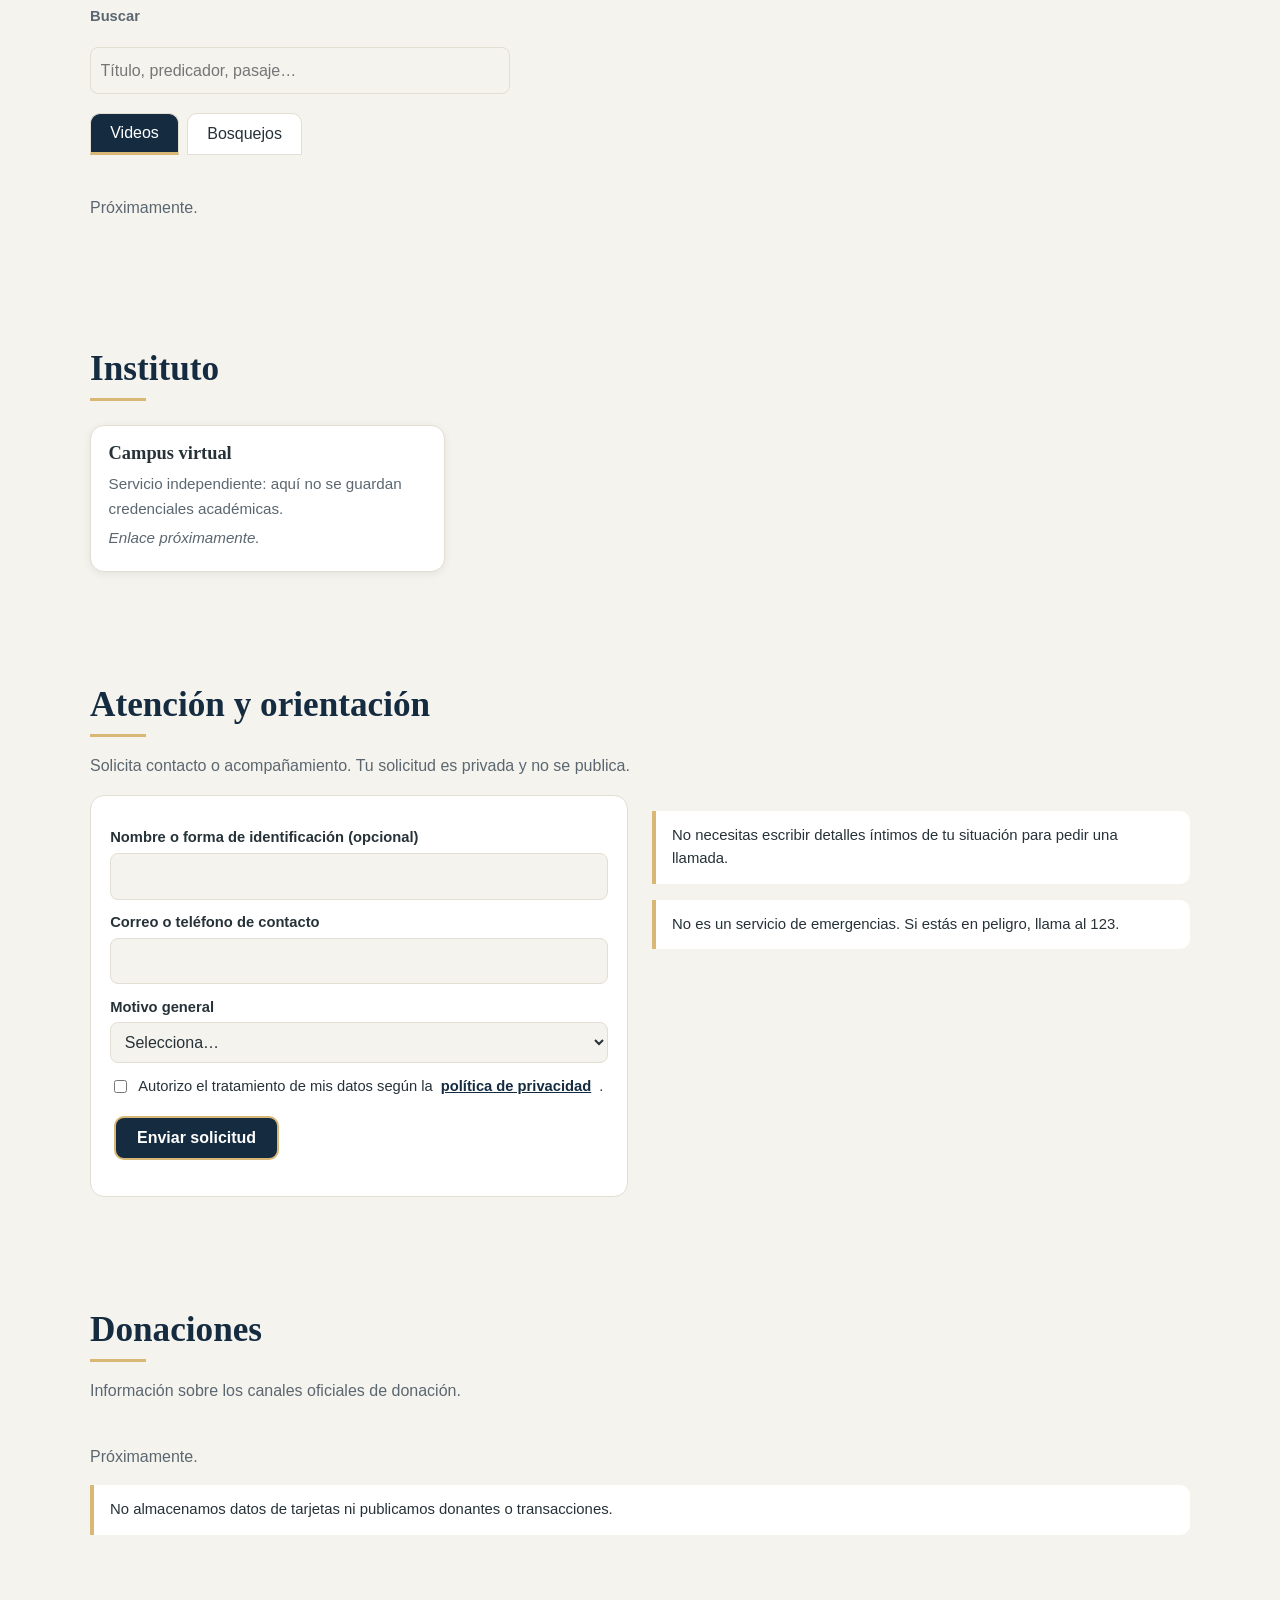
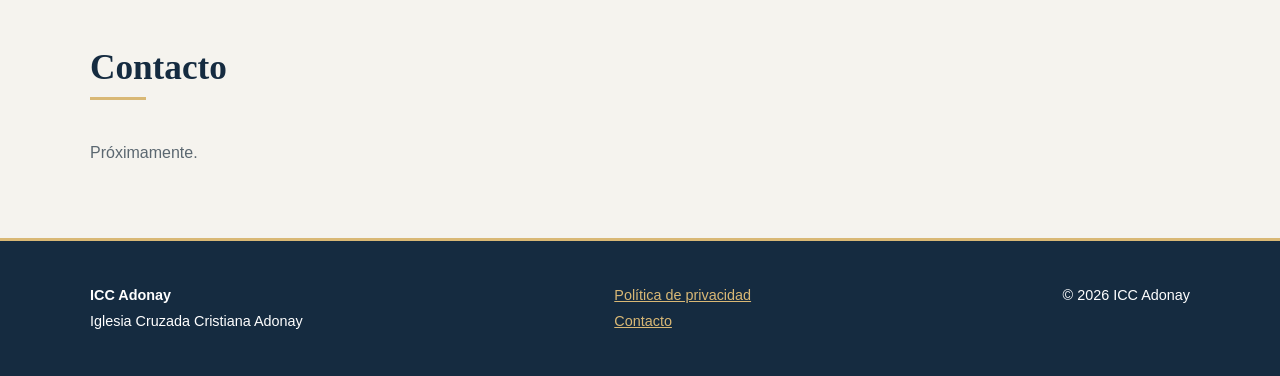
==== commit d5024ffb: "Merge origin/main into principal" ====
--- a/index.html
+++ b/index.html
@@ -31,7 +31,8 @@
 <a class="btn p" href="#eventos">Próximos eventos</a><a class="btn s" href="#predicaciones">Predicaciones</a><a class="btn s" href="#contacto">Contáctanos</a>
 </div>
 
-<section id="nosotros" class="sec"><div class="w"><h2>Nosotros</h2><div class="grid" id="ng"></div></div></section>
+<section id="nosotros" class="sec"><div class="w"><h2>Nosotros</h2><h3>Misión</h3><p>Somos una comunidad viva, sin ánimo de lucro, que proclama, practica y enseña el evangelio de fe y poder, formando discípulos para Nuestro Señor Jesucristo, quien es el único mediador entre Dios y los hombres, con el fin de bendecir a Colombia y a las naciones</p><h3>Visión</h3><p>Desarrollar un avivamiento espiritual permanente que genere crecimiento integral en las personas para la gloria de Dios.</p><h3>Lo que hacemos</h3><p>Somos una entidad sin ánimo de lucro, reconocida por el Estado colombiano que propende por la difusión del evangelio en Colombia y en otros países del mundo.
+El trabajo realizado desde 1975, ha sido guiado por Dios bajo principios y valores que nos han permitido desarrollar nuestra labor.</p><div class="grid" id="ng"></div></div></section>
 
 <section id="ministerios" class="sec"><div class="w"><h2>Ministerios</h2><p class="lead">Los once ministerios que sirven en ICC Adonay.</p><div class="grid" id="mg"></div></div></section>
 
@@ -101,6 +102,7 @@
 <form id="cf"><input id="ci" aria-label="Escribe tu pregunta" maxlength="120" placeholder="Escribe tu pregunta"><button>Enviar</button></form>
 </div>
 <script src="js/data.js"></script>
-<script src="js/main.js"></script>
+<script src="js/config.js"></script>
+<script src="js/loader.js"></script>
 </body>
-</html>
+</html>
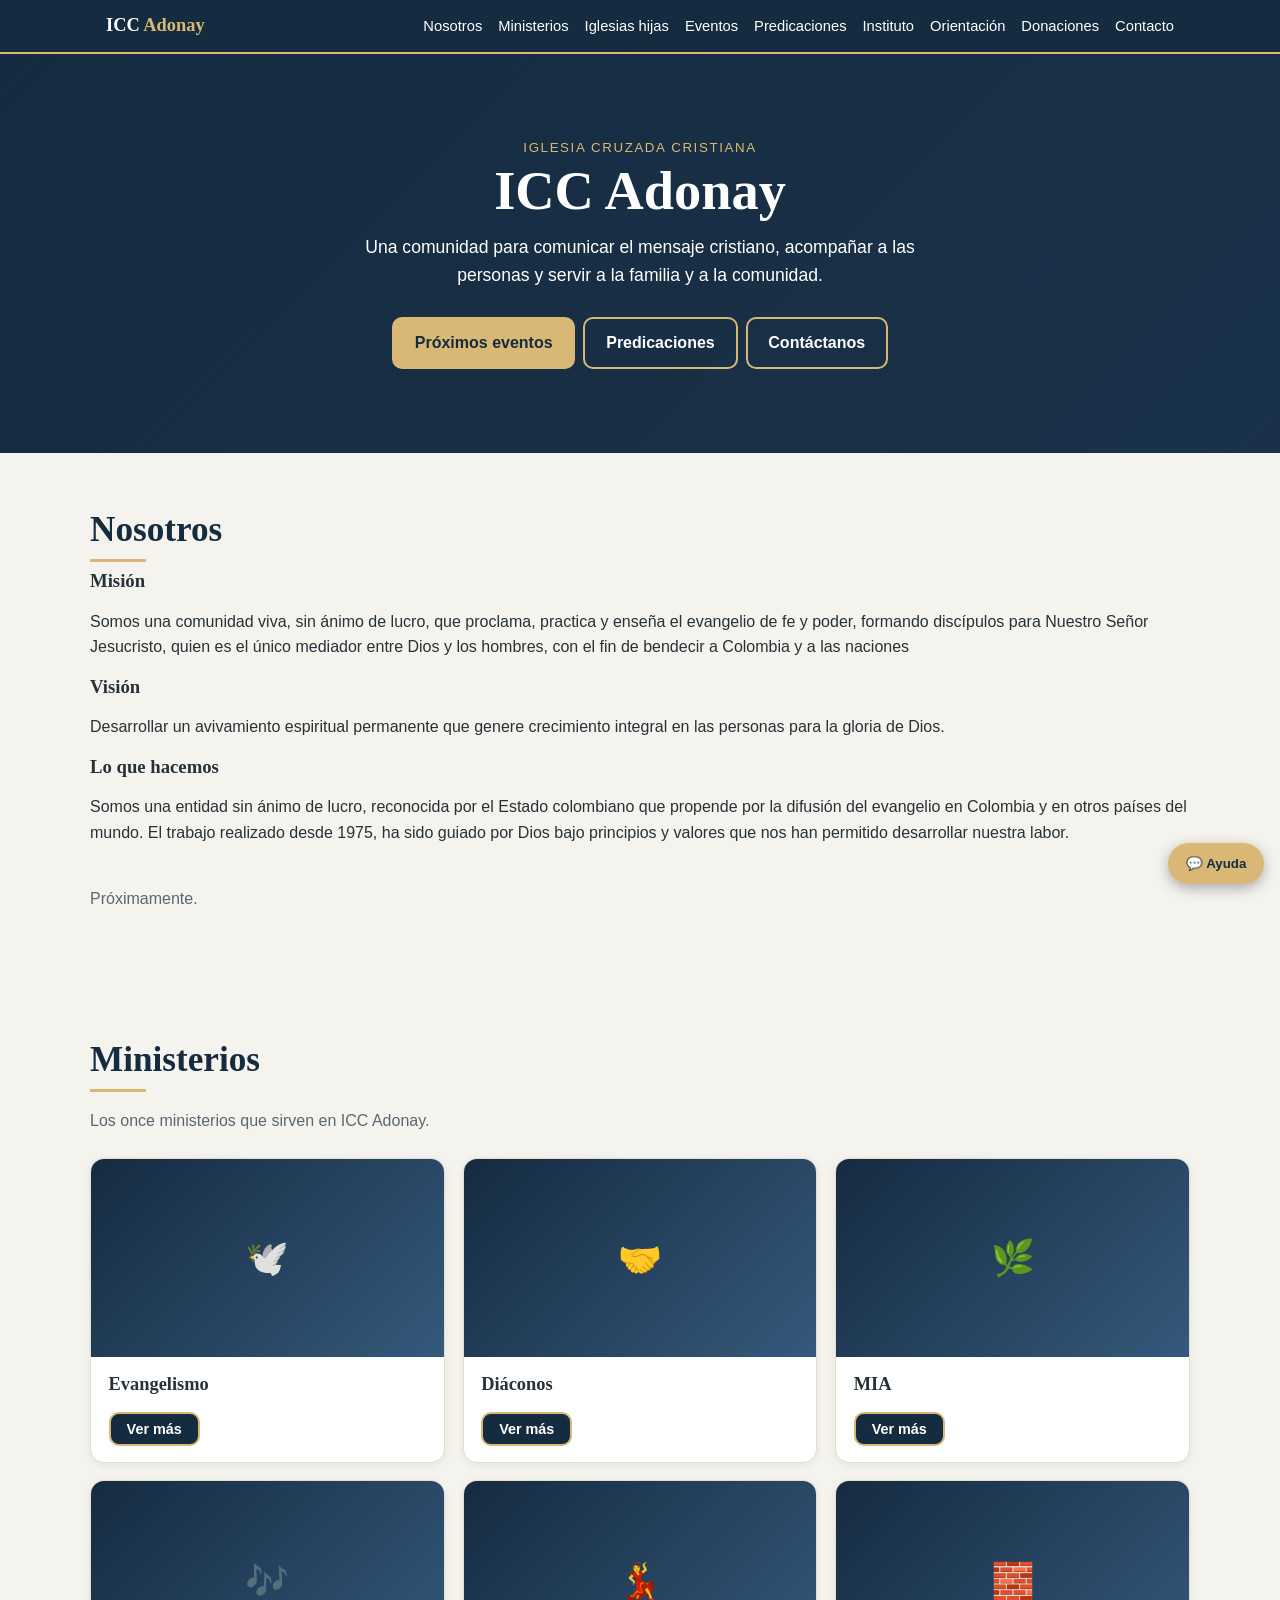
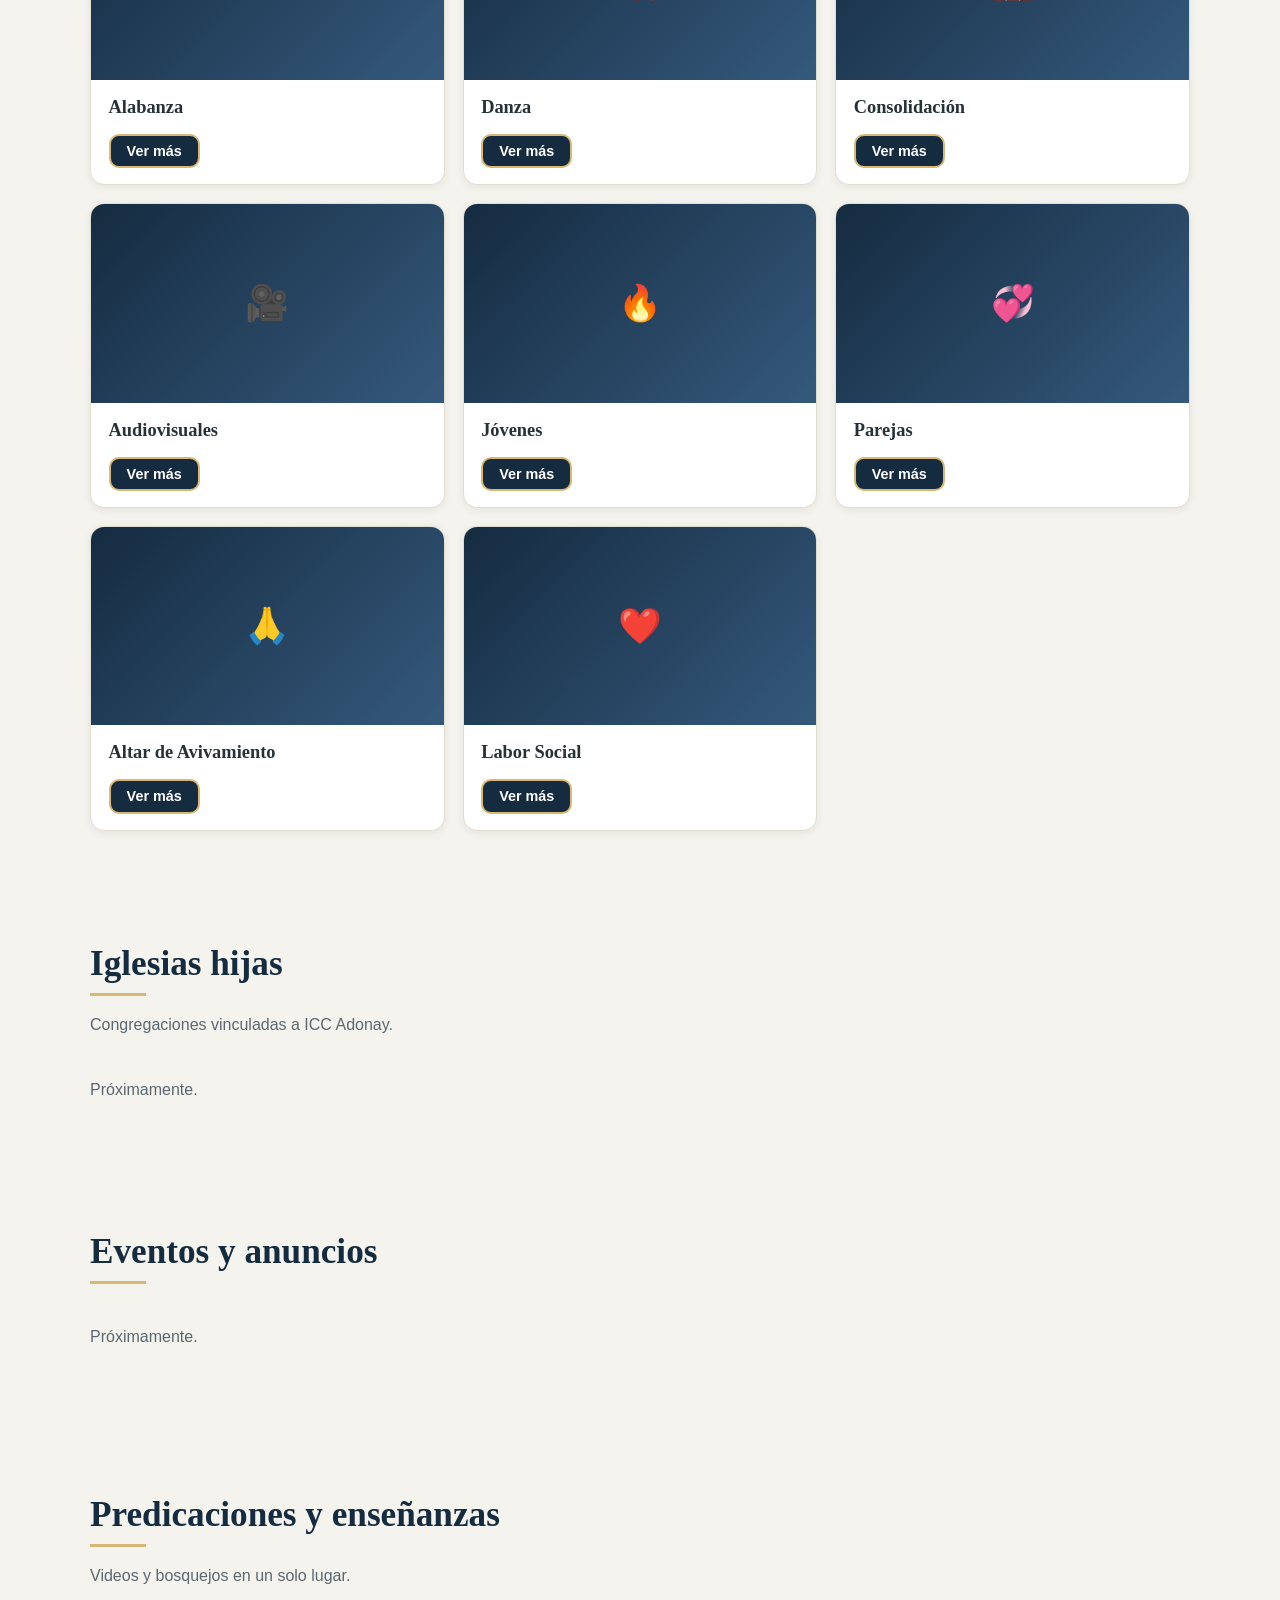
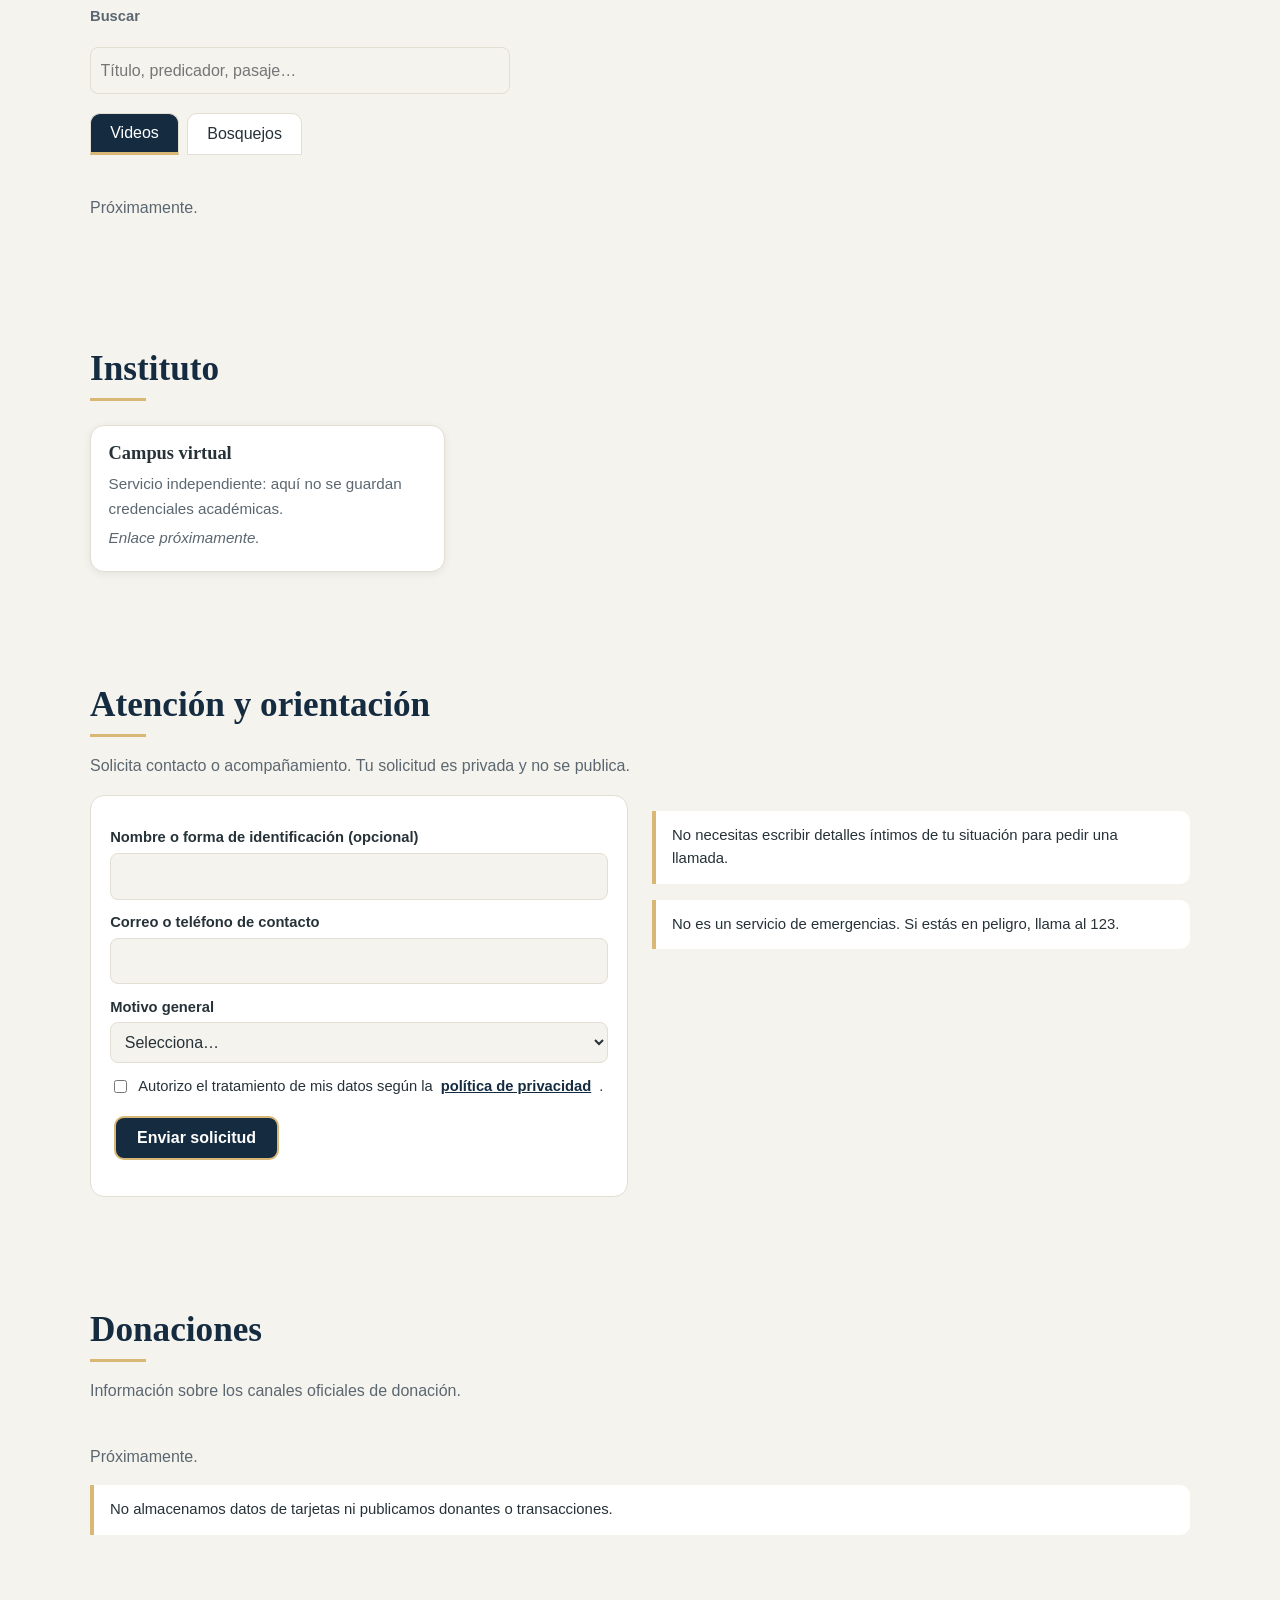
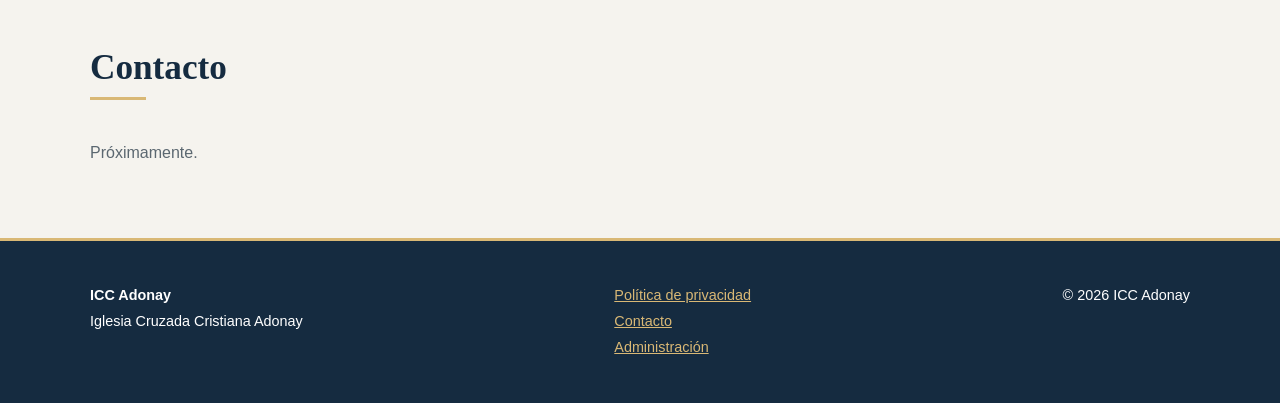
==== commit f69eab8b: "Add admin link to footer" ====
--- a/index.html
+++ b/index.html
@@ -88,8 +88,11 @@
 
 <footer><div class="w">
 <div><p><strong>ICC Adonay</strong></p><p>Iglesia Cruzada Cristiana Adonay</p></div>
-<div><p><a href="privacidad.html">Política de privacidad</a></p><p><a href="#contacto">Contacto</a></p></div>
-<p>© <span id="yr">2026</span> ICC Adonay</p>
+<div>
+    <p><a href="privacidad.html">Política de privacidad</a></p>
+    <p><a href="#contacto">Contacto</a></p>
+    <p><a href="https://icc-adonay-api.onrender.com/admin">Administración</a></p>
+</div><p>© <span id="yr">2026</span> ICC Adonay</p>
 </div></footer>
 
 <dialog id="dlg" aria-label="Detalle del ministerio"><div id="dc"></div><form method="dialog"><button class="btn d">Cerrar</button></form></dialog>
